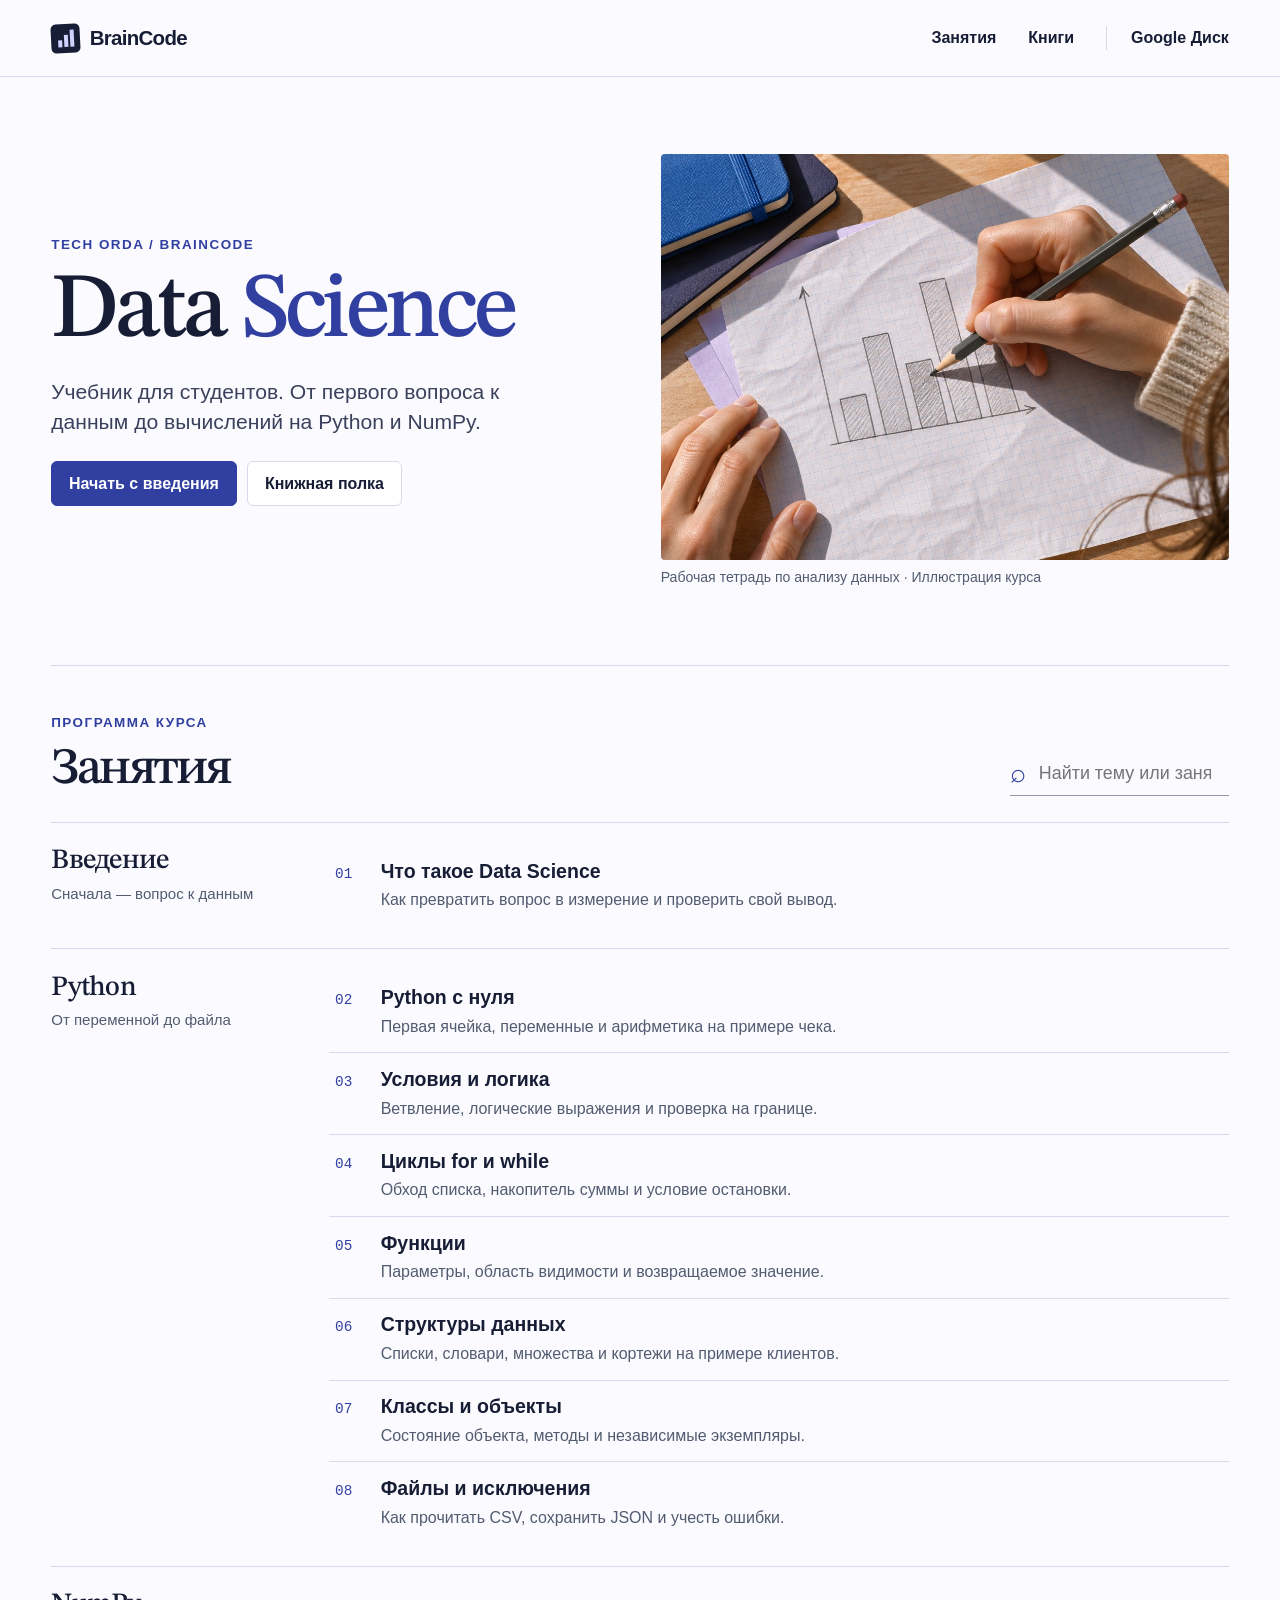
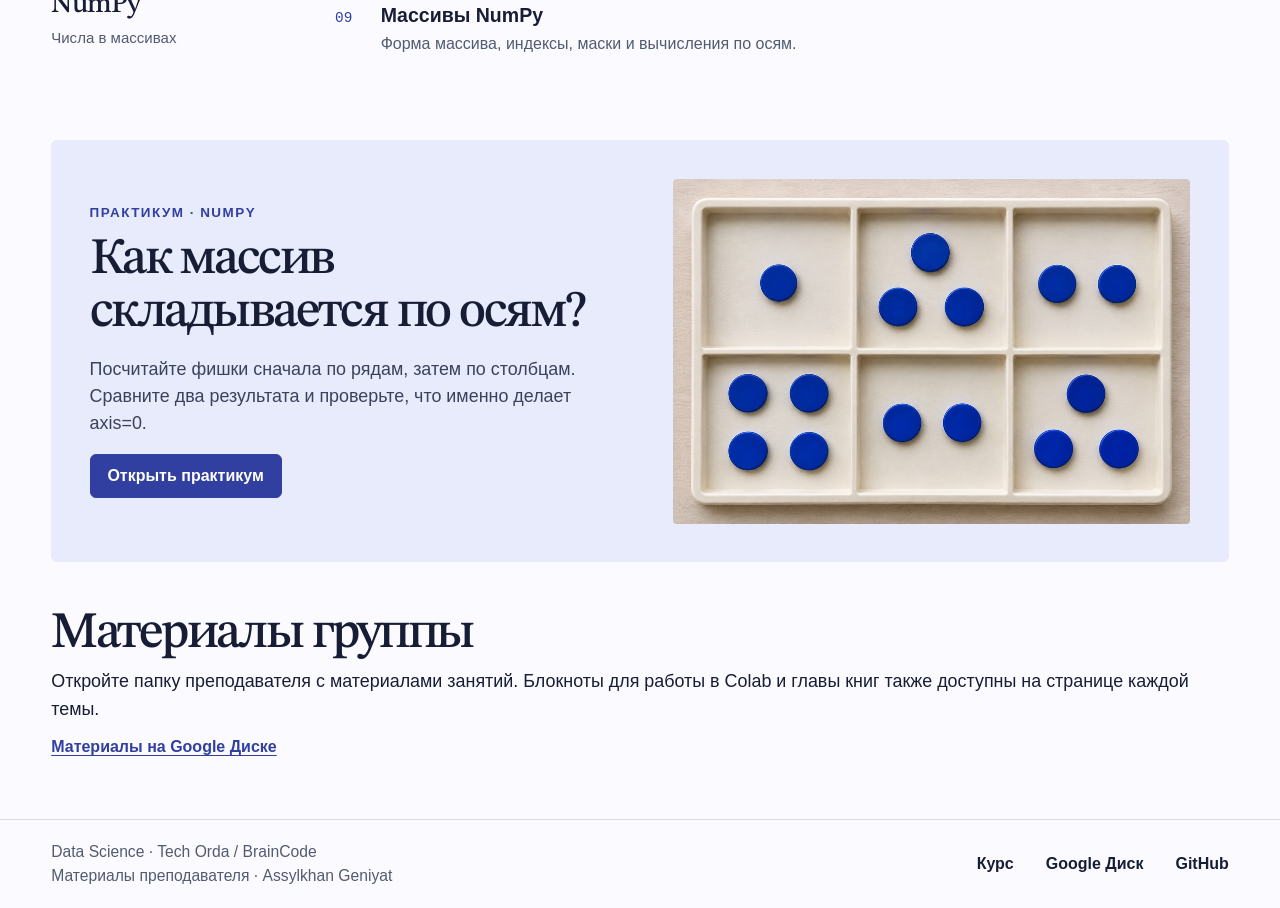
==== index.html @ a944080b "Preserve illustration proportions on small screens" ====
<!doctype html>
<html lang="ru"><head><meta charset="utf-8"><meta name="viewport" content="width=device-width,initial-scale=1"><meta name="theme-color" content="#303fa0"><meta name="description" content="Русскоязычные уроки Data Science для студентов Tech Orda / BrainCode."><title>Data Science для студентов · Tech Orda / BrainCode</title><link rel="icon" href="assets/icon.png"><link rel="stylesheet" href="assets/style.css"><script src="assets/site.js" defer></script></head>
<body><a class="skip" href="#content">К содержанию</a><header class="mast"><div class="wrap"><a class="brand" href="index.html"><span class="mark" aria-hidden="true"><b></b><b></b><b></b></span>BrainCode</a><nav aria-label="Навигация курса"><a href="index.html#lessons" class="">Занятия</a><a href="books.html" class="">Книги</a><a href="https://drive.google.com/drive/folders/1K83MMSPBBTlHrZSS0A0OPjuO8QI8KvS7" class="drive">Google Диск</a></nav></div></header><main id="content" class="wrap"><section class="hero"><div><p class="eyebrow">Tech Orda / BrainCode</p><h1>Data <span>Science</span></h1><p class="intro">Учебник для студентов. От первого вопроса к данным до вычислений на Python и NumPy.</p><div class="actions"><a href="lessons/01-course-setup.html" class="btn primary">Начать с введения</a><a href="books.html" class="btn">Книжная полка</a></div></div><figure class="herofigure"><img src="assets/study.jpg" width="1200" height="800" alt="Руки студента с карандашом над столбчатой диаграммой в тетради в клетку."><figcaption>Рабочая тетрадь по анализу данных · Иллюстрация курса</figcaption></figure></section><section id="lessons" class="catalog"><div class="sectop"><div><p class="eyebrow">Программа курса</p><h2>Занятия</h2></div><label class="search"><span class="sr">Найти занятие по теме</span><input id="lesson-search" type="search" placeholder="Найти тему или занятие"></label></div><p id="found" class="sr" role="status"></p><div class="group"><div><h3>Введение</h3><span class="muted">Сначала — вопрос к данным</span></div><div class="lessons"><a data-lesson="данные анализ доля конверсия эксперимент" href="lessons/01-course-setup.html"><span class="num">01</span><span><strong>Что такое Data Science</strong><span class="blurb">Как превратить вопрос в измерение и проверить свой вывод.</span></span></a></div></div><div class="group"><div><h3>Python</h3><span class="muted">От переменной до файла</span></div><div class="lessons"><a data-lesson="print строки ввод числа переменные типы" href="lessons/02-python-types.html"><span class="num">02</span><span><strong>Python с нуля</strong><span class="blurb">Первая ячейка, переменные и арифметика на примере чека.</span></span></a><a data-lesson="if elif else логика условие bool" href="lessons/03-conditions.html"><span class="num">03</span><span><strong>Условия и логика</strong><span class="blurb">Ветвление, логические выражения и проверка на границе.</span></span></a><a data-lesson="for while range цикл накопитель" href="lessons/04-loops.html"><span class="num">04</span><span><strong>Циклы for и while</strong><span class="blurb">Обход списка, накопитель суммы и условие остановки.</span></span></a><a data-lesson="def return функция аргументы" href="lessons/05-functions-scope.html"><span class="num">05</span><span><strong>Функции</strong><span class="blurb">Параметры, область видимости и возвращаемое значение.</span></span></a><a data-lesson="list dict set tuple словарь список кортеж множества" href="lessons/06-data-structures.html"><span class="num">06</span><span><strong>Структуры данных</strong><span class="blurb">Списки, словари, множества и кортежи на примере клиентов.</span></span></a><a data-lesson="class self объект класс ООП" href="lessons/07-oop.html"><span class="num">07</span><span><strong>Классы и объекты</strong><span class="blurb">Состояние объекта, методы и независимые экземпляры.</span></span></a><a data-lesson="csv json файлы ошибки исключения" href="lessons/08-files-errors.html"><span class="num">08</span><span><strong>Файлы и исключения</strong><span class="blurb">Как прочитать CSV, сохранить JSON и учесть ошибки.</span></span></a></div></div><div class="group"><div><h3>NumPy</h3><span class="muted">Числа в массивах</span></div><div class="lessons"><a data-lesson="numpy ndarray оси массив маска axis shape broadcast" href="lessons/09-numpy.html"><span class="num">09</span><span><strong>Массивы NumPy</strong><span class="blurb">Форма массива, индексы, маски и вычисления по осям.</span></span></a></div></div></section><section class="panel"><div><div class="eyebrow">Практикум · NumPy</div><h2>Как массив складывается по осям?</h2><p>Посчитайте фишки сначала по рядам, затем по столбцам. Сравните два результата и проверьте, что именно делает axis=0.</p><a href="lessons/09-numpy.html#axis-demo" class="btn primary">Открыть практикум</a></div><img src="assets/array.jpg" width="1020" height="680" loading="lazy" alt="Шесть ячеек с фишками, расположенными в два ряда по три."></section><section class="home-book"><h2>Материалы группы</h2><p>Откройте папку преподавателя с материалами занятий. Блокноты для работы в Colab и главы книг также доступны на странице каждой темы.</p><a href="https://drive.google.com/drive/folders/1K83MMSPBBTlHrZSS0A0OPjuO8QI8KvS7" class="small-link">Материалы на Google Диске</a></section></main>
<footer class="foot"><div class="wrap"><p>Data Science · Tech Orda / BrainCode<br>Материалы преподавателя · Assylkhan Geniyat</p><nav aria-label="Ссылки на материалы"><a href="index.html" class="">Курс</a><a href="https://drive.google.com/drive/folders/1K83MMSPBBTlHrZSS0A0OPjuO8QI8KvS7" class="">Google Диск</a><a href="https://github.com/kuromi1kow/braincode-data-science" class="">GitHub</a></nav></div></footer></body></html>
---- assets/style.css ----
@font-face{font-family:Source;src:url(source-400.ttf) format('truetype');font-weight:400;font-display:swap}
@font-face{font-family:Source;src:url(source-600.ttf) format('truetype');font-weight:600 900;font-display:swap}
@font-face{font-family:STIX;src:url(stix-500.ttf) format('truetype');font-weight:400 700;font-display:swap}
:root{--ink:#181d36;--muted:#525b70;--line:#d6daea;--blue:#303fa0;--violet:#e6e8fd;--paper:#fbfbff;--serif:STIX,Georgia,serif;--sans:Source,'Source Sans 3',Arial,sans-serif;color-scheme:light}
*{box-sizing:border-box}html{scroll-behavior:smooth;scroll-padding-top:1.3rem}body{margin:0;background:var(--paper);color:var(--ink);font:1.12rem/1.52 var(--sans)}[hidden]{display:none!important}a{color:var(--blue);text-underline-offset:.18em}a:hover{text-decoration-thickness:2px}a:focus-visible,button:focus-visible,input:focus-visible,summary:focus-visible,select:focus-visible{outline:3px solid #bf6406;outline-offset:4px}.skip{position:absolute;left:1rem;top:-9rem;z-index:2;background:white;padding:.75rem}.skip:focus{top:.5rem}.wrap{width:min(1220px,calc(100% - clamp(2.1rem,8vw,8rem)));margin:auto}.mast{border-bottom:1px solid var(--line);background:var(--paper)}.mast .wrap,.foot .wrap{display:flex;align-items:center;justify-content:space-between;gap:1rem;min-height:76px}.brand,.mast nav a,.foot a{color:var(--ink);text-decoration:none}.brand{display:flex;gap:.6rem;align-items:center;font-size:1.28rem;font-weight:700;letter-spacing:-.035em}.mark{width:29px;height:29px;background:var(--ink);display:inline-flex;align-items:flex-end;justify-content:center;gap:2px;padding:6px 4px;border-radius:5px;transform:rotate(-3deg)}.mark b{width:4px;background:#ced4ff}.mark b:nth-child(1){height:40%}.mark b:nth-child(2){height:70%}.mark b:nth-child(3){height:100%}.mast nav,.foot nav{display:flex;gap:clamp(.8rem,2.8vw,2rem);align-items:center}.mast nav a,.foot a{font-size:1rem;font-weight:600}.mast nav a:hover,.foot a:hover{text-decoration:underline}.mast nav .drive{border-left:1px solid var(--line);padding-left:1.5rem}.eyebrow,.meta,.smallcap{font:600 .84rem/1.35 var(--sans);letter-spacing:.11em;text-transform:uppercase;color:var(--blue)}h1,h2,h3,p,figure{margin:0}h1,h2{font-family:var(--serif);font-weight:500;letter-spacing:-.048em;line-height:1.045}h1{font-size:clamp(3.6rem,7vw,6.2rem)}h2{font-size:clamp(2.2rem,4vw,3.5rem)}h3{font-size:1.4rem;letter-spacing:-.025em;line-height:1.18}p+p{margin-top:.9rem}.hero{padding-block:clamp(2.8rem,6vw,6.2rem);display:grid;grid-template-columns:.96fr 1fr;align-items:center;gap:clamp(1.75rem,5vw,5rem)}.hero h1{font-size:clamp(4.5rem,7.2vw,7rem);margin:.82rem 0 1.3rem;line-height:.96}.hero h1 span{color:var(--blue)}.intro{font-size:clamp(1.15rem,1.65vw,1.4rem);line-height:1.44;max-width:41ch;color:#3b415c}.actions{display:flex;align-items:center;flex-wrap:wrap;gap:.65rem;margin-top:1.45rem}.btn,button,select{font:600 1rem/1.22 var(--sans)}.btn,button{display:inline-block;text-decoration:none;border:1px solid var(--line);background:white;color:var(--ink);border-radius:6px;padding:.72rem 1.05rem;cursor:pointer}.btn.primary,button[aria-pressed=true]{background:var(--blue);border-color:var(--blue);color:white}.btn:hover,button:hover{box-shadow:0 0 0 1px currentColor}.small-link{font-size:1rem;font-weight:600}.herofigure{position:relative}.herofigure img{display:block;width:100%;height:auto;aspect-ratio:1.4;object-fit:cover;border-radius:4px}.herofigure figcaption{font-size:.88rem;color:var(--muted);margin-top:.45rem}.catalog{padding:3rem 0;border-top:1px solid var(--line)}.sectop{display:flex;align-items:end;justify-content:space-between;gap:1rem;margin-bottom:1.6rem}.sectop .eyebrow,.panel .eyebrow{margin-bottom:.65rem}.search{display:flex;align-items:center;border-bottom:1px solid #9499aa;gap:.65rem;padding:.4rem 0}.search input{font:inherit;color:var(--ink);border:0;background:transparent;min-width:0;width:12rem}.search:before{content:'⌕';font:1.7rem/1 Georgia;color:var(--blue)}.group{display:grid;grid-template-columns:22% 1fr;gap:1.2rem;padding:1.4rem 0;border-top:1px solid var(--line)}.group h3{font-family:var(--serif);font-weight:500;font-size:1.75rem}.group .muted{display:block;margin-top:.3rem;font-size:.94rem}.lessons a{display:grid;grid-template-columns:2.2rem 1fr auto;align-items:baseline;gap:.65rem;text-decoration:none;color:var(--ink);padding:.72rem .35rem;border-bottom:1px solid var(--line)}.lessons a:last-child{border:0}.lessons a:hover{background:#eceefd}.lessons strong{font-size:1.22rem}.lessons .blurb{display:block;color:var(--muted);font-size:1rem;margin:.12rem 0}.num,.mono{font-family:ui-monospace,Menlo,monospace;font-size:.9rem;color:var(--blue)}.lesson-format{font-size:.88rem;color:var(--muted)}.panel{background:#e8ebfb;border-radius:6px;padding:clamp(1.4rem,3vw,3rem);display:grid;grid-template-columns:1fr .95fr;gap:2.4rem;align-items:center;margin-bottom:2.8rem}.panel p{margin:1rem 0;color:#3b415c;max-width:54ch}.panel img{width:100%;height:auto;display:block;border-radius:4px}.foot{border-top:1px solid var(--line);color:var(--muted)}.foot .wrap{padding-block:1.25rem;flex-wrap:wrap}.foot p{font-size:.98rem}.lesson-head,.library-head{padding:clamp(2.5rem,5vw,4.8rem) 0 2.1rem}.lesson-head h1,.library-head h1{margin:.65rem 0 1.05rem;max-width:21ch}.lesson-head .intro{max-width:65ch}.layout{display:grid;grid-template-columns:14rem minmax(0,1fr);gap:clamp(2rem,5vw,5rem);align-items:start;border-top:1px solid var(--line);padding:2rem 0 3rem}.rail{position:sticky;top:1.25rem;display:grid;align-content:start;gap:.45rem;font-size:1.03rem}.rail .smallcap{margin-bottom:.45rem}.rail a{text-decoration:none;color:var(--muted);padding:.12rem .2rem}.rail a:hover,.rail a:focus{color:var(--blue);text-decoration:underline}.reading{width:min(100%,78ch);font-size:1.16rem}.reading section{padding-bottom:2.2rem;margin-bottom:2rem;border-bottom:1px solid var(--line)}.reading h2{font-size:clamp(1.95rem,3.3vw,2.7rem);margin:0 0 1rem}.reading h3{margin:1.45rem 0 .65rem}.reading li{margin-bottom:.5rem}.reading ol,.reading ul{padding-left:1.5rem}.reading .notes{margin:1.2rem 0;padding:1.05rem 1.2rem;border-left:4px solid var(--blue);background:var(--violet)}.reading table{border-collapse:collapse;width:100%;font-variant-numeric:tabular-nums}.reading th,.reading td{border-bottom:1px solid var(--line);padding:.45rem;text-align:left}.reading figure img{height:auto;display:block;width:min(100%,540px);border-radius:5px;margin:1rem 0}.reading figcaption,.caption,.muted{color:var(--muted)}.codebox{border-radius:6px;background:#171e34;color:#f1f2ff;margin:1rem 0;overflow:hidden}.codebar{padding:.45rem .85rem;background:#242e47;display:flex;justify-content:space-between;align-items:center}.codebar span{font:600 .83rem var(--sans);letter-spacing:.08em}.codebar button{padding:.3rem .6rem;font-size:.88rem;background:transparent;color:#f7f7ff;border-color:#637091}.codebox pre,.out{overflow:auto;padding:1rem;margin:0;font:clamp(.88rem,1vw,1rem)/1.6 ui-monospace,Menlo,monospace;tab-size:4}.out{background:#f1f3fa;color:var(--ink);border-left:2px solid #9ea9cd;white-space:pre-wrap;overflow-wrap:anywhere}.reading details{padding:.72rem 0;border-bottom:1px solid var(--line)}details summary{cursor:pointer;font-weight:600;color:var(--blue)}details p,details pre{margin-top:.7rem}.controls{display:flex;gap:.55rem;align-items:center;flex-wrap:wrap;margin:1rem 0}.demo{background:#eef0ff;border:1px solid #d6dcfb;padding:1.2rem;border-radius:6px}.demo output{display:block;background:white;color:var(--ink);padding:.8rem;border-radius:4px}.demo input{width:7rem;padding:.5rem;font:inherit;color:var(--ink);border:1px solid #7581aa;border-radius:3px}.bookgrid{display:grid;grid-template-columns:repeat(2,minmax(0,1fr));gap:1.2rem;margin:0 0 3.5rem}.book{padding:1.4rem;border:1px solid var(--line);border-radius:6px;background:#fff;min-width:0}.book .smallcap{margin-bottom:.45rem}.book h2{font-size:2.05rem;line-height:1.12}.book h2 a{color:var(--ink);text-decoration:none}.book h2 a:hover{text-decoration:underline}.author{color:var(--muted);margin:.45rem 0 .8rem}.book img{float:right;width:66px;margin:0 0 .7rem .7rem;max-height:100px;object-fit:contain}.book details{clear:both;margin:.85rem 0}.book ul,.reading-list{list-style:none;margin:.8rem 0;padding:0}.book li,.reading-list li{margin:.7rem 0}.book li span,.reading-list span{display:block;color:var(--muted);font-size:1.02rem}.pager{display:flex;gap:1rem;flex-wrap:wrap;justify-content:space-between}.library-head .intro{max-width:65ch}.sr{position:absolute;width:1px;height:1px;overflow:hidden;clip:rect(0,0,0,0);white-space:nowrap}.home-book{margin:1rem 0 3.7rem}.home-book h2{margin-bottom:.5rem}.home-book .small-link{display:inline-block;margin-top:.75rem}.book-group{font-size:1.08rem}
@media(max-width:800px){.hero{gap:1.4rem}.hero h1{font-size:clamp(3.7rem,9vw,5rem)}.layout{grid-template-columns:1fr;gap:1.8rem}.rail{position:static;display:flex;flex-wrap:wrap;gap:.35rem 1rem}.rail .smallcap{flex-basis:100%}.reading{margin:auto}.mast nav{gap:1rem}.mast nav .drive{padding-left:1rem}}
@media(max-width:640px){.mast .wrap{min-height:62px;flex-wrap:wrap;gap:.4rem;padding-block:.65rem}.mast nav,.foot nav{gap:.9rem}.mast nav a{font-size:.95rem}.mast nav .drive{border:0;padding:0}.hero,.panel{grid-template-columns:1fr}.hero{padding:2.5rem 0 2.1rem}.hero h1{font-size:clamp(4.2rem,15vw,6rem)}.herofigure img{aspect-ratio:1.75}.sectop{align-items:start;flex-direction:column}.catalog{padding:2rem 0}.group{grid-template-columns:1fr;gap:.55rem}.group .muted{display:inline}.lessons a{grid-template-columns:1.55rem 1fr}.lesson-format{display:none}.panel{gap:1.2rem}.bookgrid{grid-template-columns:1fr}.foot nav{flex-wrap:wrap}.search{width:100%}.search input{width:100%}.brand{font-size:1.14rem}}
@media(prefers-reduced-motion:reduce){html{scroll-behavior:auto}}
@media print{.mast nav,.foot nav,.rail,.search,.codebar button,.actions,.controls,.pager,.skip,.herofigure{display:none!important}.layout,.hero,.group,.panel,.bookgrid{display:block}.wrap,.reading{width:100%;max-width:none}.mast .wrap{min-height:2.5rem}body{font:11pt/1.4 Georgia;color:black;background:white}.codebox,.codebar,.out,.demo{background:#f5f5f5;color:black}.codebox pre{white-space:pre-wrap}.reading section,.book{break-inside:auto}.book{margin-bottom:1rem}a{color:inherit}.hero h1,.lesson-head h1,.library-head h1{font-size:30pt}}
button:disabled{cursor:default;opacity:.55;box-shadow:none}.chapter-nav{display:flex;flex-wrap:wrap;gap:.6rem;margin:1rem 0 2rem}.chapter-nav a{background:var(--violet);border-radius:4px;padding:.25rem .65rem;font-size:.98rem;color:var(--blue);text-decoration:none}.chapter-nav a:hover{text-decoration:underline}.term{font-weight:600;color:var(--ink)}.book-link{margin-top:.8rem;display:inline-block}.lesson-head .eyebrow a{color:inherit}.reading code:not(pre code){font-size:.88em;background:#e9ecf5;padding:.05rem .22rem;border-radius:3px}.demo .smallcap{margin-bottom:.6rem}.exercise li::marker{color:var(--blue);font-weight:600}.reading ul:last-child{margin-bottom:0}.photo-note{font-size:.98rem;color:var(--muted)}
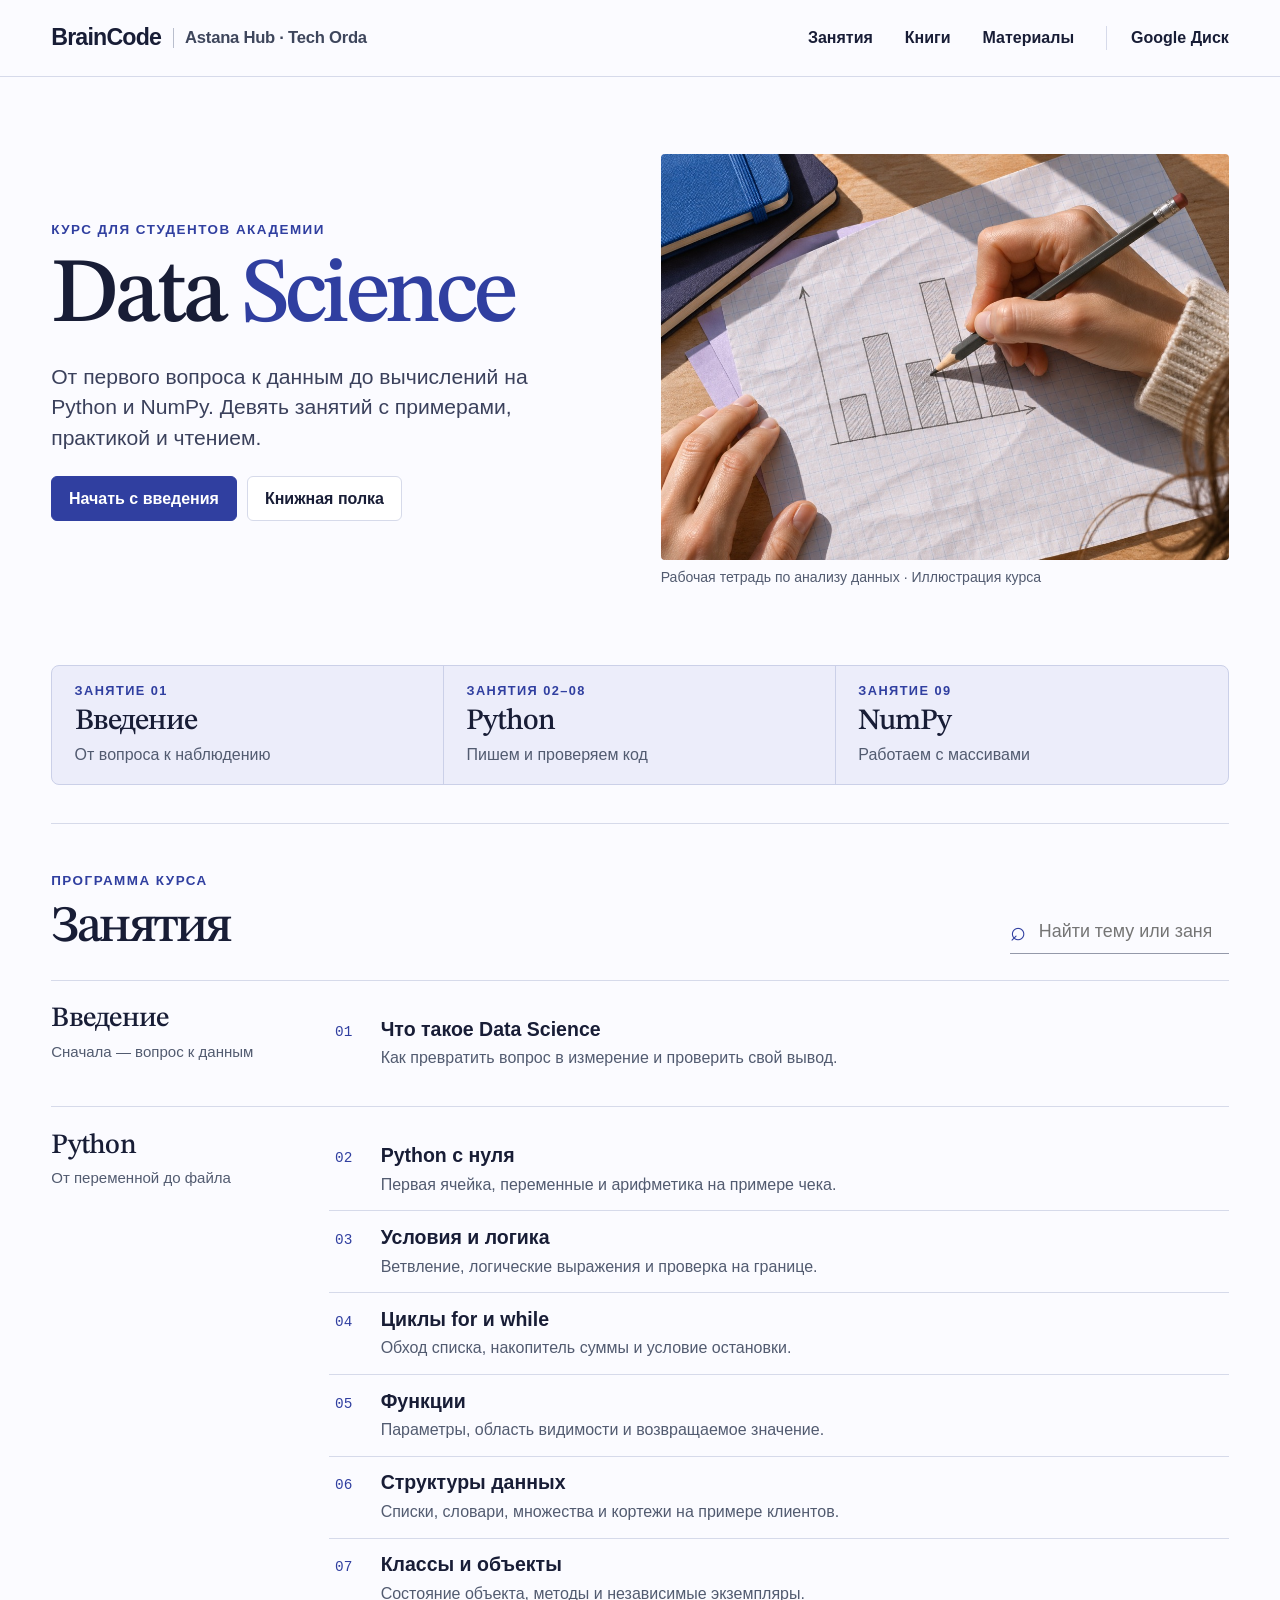
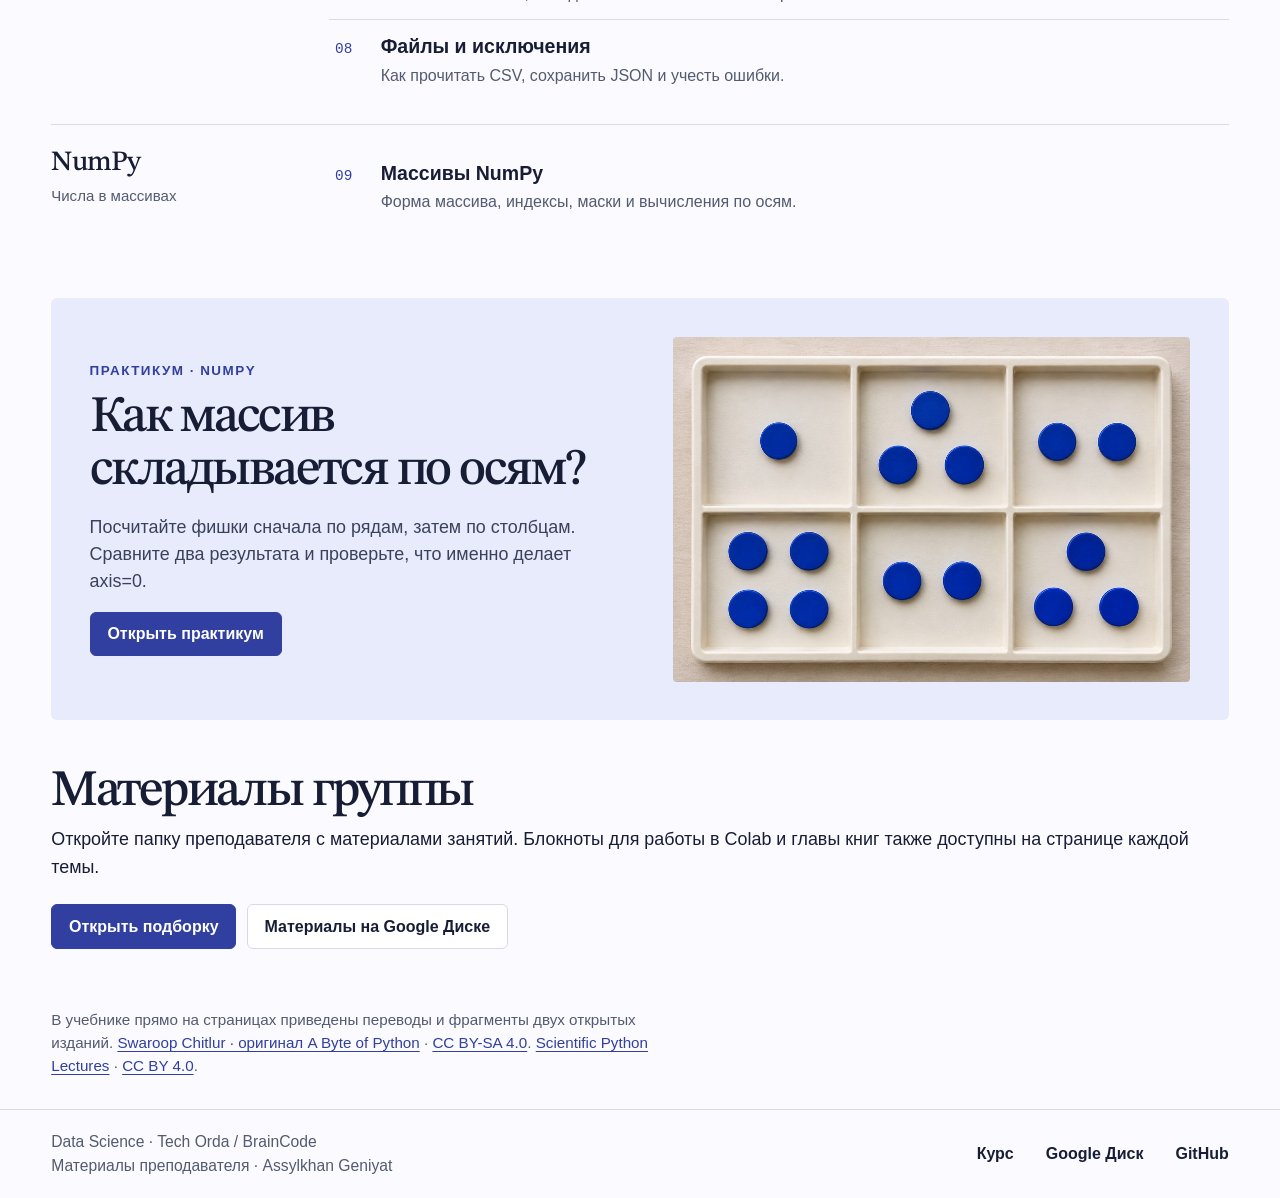
==== commit a8c86593: "Expand every lesson with licensed book passages, guided labs, and course resources" ====
--- a/index.html
+++ b/index.html
@@ -1,4 +1,4 @@
 <!doctype html>
-<html lang="ru"><head><meta charset="utf-8"><meta name="viewport" content="width=device-width,initial-scale=1"><meta name="theme-color" content="#303fa0"><meta name="description" content="Русскоязычные уроки Data Science для студентов Tech Orda / BrainCode."><title>Data Science для студентов · Tech Orda / BrainCode</title><link rel="icon" href="assets/icon.png"><link rel="stylesheet" href="assets/style.css"><script src="assets/site.js" defer></script></head>
-<body><a class="skip" href="#content">К содержанию</a><header class="mast"><div class="wrap"><a class="brand" href="index.html"><span class="mark" aria-hidden="true"><b></b><b></b><b></b></span>BrainCode</a><nav aria-label="Навигация курса"><a href="index.html#lessons" class="">Занятия</a><a href="books.html" class="">Книги</a><a href="https://drive.google.com/drive/folders/1K83MMSPBBTlHrZSS0A0OPjuO8QI8KvS7" class="drive">Google Диск</a></nav></div></header><main id="content" class="wrap"><section class="hero"><div><p class="eyebrow">Tech Orda / BrainCode</p><h1>Data <span>Science</span></h1><p class="intro">Учебник для студентов. От первого вопроса к данным до вычислений на Python и NumPy.</p><div class="actions"><a href="lessons/01-course-setup.html" class="btn primary">Начать с введения</a><a href="books.html" class="btn">Книжная полка</a></div></div><figure class="herofigure"><img src="assets/study.jpg" width="1200" height="800" alt="Руки студента с карандашом над столбчатой диаграммой в тетради в клетку."><figcaption>Рабочая тетрадь по анализу данных · Иллюстрация курса</figcaption></figure></section><section id="lessons" class="catalog"><div class="sectop"><div><p class="eyebrow">Программа курса</p><h2>Занятия</h2></div><label class="search"><span class="sr">Найти занятие по теме</span><input id="lesson-search" type="search" placeholder="Найти тему или занятие"></label></div><p id="found" class="sr" role="status"></p><div class="group"><div><h3>Введение</h3><span class="muted">Сначала — вопрос к данным</span></div><div class="lessons"><a data-lesson="данные анализ доля конверсия эксперимент" href="lessons/01-course-setup.html"><span class="num">01</span><span><strong>Что такое Data Science</strong><span class="blurb">Как превратить вопрос в измерение и проверить свой вывод.</span></span></a></div></div><div class="group"><div><h3>Python</h3><span class="muted">От переменной до файла</span></div><div class="lessons"><a data-lesson="print строки ввод числа переменные типы" href="lessons/02-python-types.html"><span class="num">02</span><span><strong>Python с нуля</strong><span class="blurb">Первая ячейка, переменные и арифметика на примере чека.</span></span></a><a data-lesson="if elif else логика условие bool" href="lessons/03-conditions.html"><span class="num">03</span><span><strong>Условия и логика</strong><span class="blurb">Ветвление, логические выражения и проверка на границе.</span></span></a><a data-lesson="for while range цикл накопитель" href="lessons/04-loops.html"><span class="num">04</span><span><strong>Циклы for и while</strong><span class="blurb">Обход списка, накопитель суммы и условие остановки.</span></span></a><a data-lesson="def return функция аргументы" href="lessons/05-functions-scope.html"><span class="num">05</span><span><strong>Функции</strong><span class="blurb">Параметры, область видимости и возвращаемое значение.</span></span></a><a data-lesson="list dict set tuple словарь список кортеж множества" href="lessons/06-data-structures.html"><span class="num">06</span><span><strong>Структуры данных</strong><span class="blurb">Списки, словари, множества и кортежи на примере клиентов.</span></span></a><a data-lesson="class self объект класс ООП" href="lessons/07-oop.html"><span class="num">07</span><span><strong>Классы и объекты</strong><span class="blurb">Состояние объекта, методы и независимые экземпляры.</span></span></a><a data-lesson="csv json файлы ошибки исключения" href="lessons/08-files-errors.html"><span class="num">08</span><span><strong>Файлы и исключения</strong><span class="blurb">Как прочитать CSV, сохранить JSON и учесть ошибки.</span></span></a></div></div><div class="group"><div><h3>NumPy</h3><span class="muted">Числа в массивах</span></div><div class="lessons"><a data-lesson="numpy ndarray оси массив маска axis shape broadcast" href="lessons/09-numpy.html"><span class="num">09</span><span><strong>Массивы NumPy</strong><span class="blurb">Форма массива, индексы, маски и вычисления по осям.</span></span></a></div></div></section><section class="panel"><div><div class="eyebrow">Практикум · NumPy</div><h2>Как массив складывается по осям?</h2><p>Посчитайте фишки сначала по рядам, затем по столбцам. Сравните два результата и проверьте, что именно делает axis=0.</p><a href="lessons/09-numpy.html#axis-demo" class="btn primary">Открыть практикум</a></div><img src="assets/array.jpg" width="1020" height="680" loading="lazy" alt="Шесть ячеек с фишками, расположенными в два ряда по три."></section><section class="home-book"><h2>Материалы группы</h2><p>Откройте папку преподавателя с материалами занятий. Блокноты для работы в Colab и главы книг также доступны на странице каждой темы.</p><a href="https://drive.google.com/drive/folders/1K83MMSPBBTlHrZSS0A0OPjuO8QI8KvS7" class="small-link">Материалы на Google Диске</a></section></main>
+<html lang="ru"><head><meta charset="utf-8"><meta name="viewport" content="width=device-width,initial-scale=1"><meta name="theme-color" content="#303fa0"><meta name="description" content="Русскоязычные уроки Data Science для студентов Tech Orda / BrainCode."><title>Data Science для студентов · Tech Orda / BrainCode</title><link rel="icon" href="data:,"><link rel="stylesheet" href="assets/style.css"><script src="assets/site.js" defer></script></head>
+<body><a class="skip" href="#content">К содержанию</a><header class="mast"><div class="wrap"><a class="brand" href="index.html"><strong>BrainCode</strong><span class="partners">Astana Hub <span aria-hidden="true">·</span> Tech Orda</span></a><nav aria-label="Навигация курса"><a href="index.html#lessons" class="">Занятия</a><a href="books.html" class="">Книги</a><a href="materials.html" class="">Материалы</a><a href="https://drive.google.com/drive/folders/1K83MMSPBBTlHrZSS0A0OPjuO8QI8KvS7" class="drive">Google Диск</a></nav></div></header><main id="content" class="wrap"><section class="hero"><div><p class="eyebrow">Курс для студентов академии</p><h1>Data <span>Science</span></h1><p class="intro">От первого вопроса к данным до вычислений на Python и NumPy. Девять занятий с примерами, практикой и чтением.</p><div class="actions"><a href="lessons/01-course-setup.html" class="btn primary">Начать с введения</a><a href="books.html" class="btn">Книжная полка</a></div></div><figure class="herofigure"><img src="assets/study.jpg" width="1200" height="800" alt="Руки студента с карандашом над столбчатой диаграммой в тетради в клетку."><figcaption>Рабочая тетрадь по анализу данных · Иллюстрация курса</figcaption></figure></section><nav class="learningpath" aria-label="Разделы курса"><a href="#track-1"><span class="smallcap">Занятие 01</span><strong>Введение</strong><span>От вопроса к наблюдению</span></a><a href="#track-2"><span class="smallcap">Занятия 02–08</span><strong>Python</strong><span>Пишем и проверяем код</span></a><a href="#track-9"><span class="smallcap">Занятие 09</span><strong>NumPy</strong><span>Работаем с массивами</span></a></nav><section id="lessons" class="catalog"><div class="sectop"><div><p class="eyebrow">Программа курса</p><h2>Занятия</h2></div><label class="search"><span class="sr">Найти занятие по теме</span><input id="lesson-search" type="search" placeholder="Найти тему или занятие"></label></div><p id="found" class="sr" role="status"></p><div class="group" id="track-1"><div><h3>Введение</h3><span class="muted">Сначала — вопрос к данным</span></div><div class="lessons"><a data-lesson="данные анализ доля конверсия эксперимент" href="lessons/01-course-setup.html"><span class="num">01</span><span><strong>Что такое Data Science</strong><span class="blurb">Как превратить вопрос в измерение и проверить свой вывод.</span></span></a></div></div><div class="group" id="track-2"><div><h3>Python</h3><span class="muted">От переменной до файла</span></div><div class="lessons"><a data-lesson="print строки ввод числа переменные типы" href="lessons/02-python-types.html"><span class="num">02</span><span><strong>Python с нуля</strong><span class="blurb">Первая ячейка, переменные и арифметика на примере чека.</span></span></a><a data-lesson="if elif else логика условие bool" href="lessons/03-conditions.html"><span class="num">03</span><span><strong>Условия и логика</strong><span class="blurb">Ветвление, логические выражения и проверка на границе.</span></span></a><a data-lesson="for while range цикл накопитель" href="lessons/04-loops.html"><span class="num">04</span><span><strong>Циклы for и while</strong><span class="blurb">Обход списка, накопитель суммы и условие остановки.</span></span></a><a data-lesson="def return функция аргументы" href="lessons/05-functions-scope.html"><span class="num">05</span><span><strong>Функции</strong><span class="blurb">Параметры, область видимости и возвращаемое значение.</span></span></a><a data-lesson="list dict set tuple словарь список кортеж множества" href="lessons/06-data-structures.html"><span class="num">06</span><span><strong>Структуры данных</strong><span class="blurb">Списки, словари, множества и кортежи на примере клиентов.</span></span></a><a data-lesson="class self объект класс ООП" href="lessons/07-oop.html"><span class="num">07</span><span><strong>Классы и объекты</strong><span class="blurb">Состояние объекта, методы и независимые экземпляры.</span></span></a><a data-lesson="csv json файлы ошибки исключения" href="lessons/08-files-errors.html"><span class="num">08</span><span><strong>Файлы и исключения</strong><span class="blurb">Как прочитать CSV, сохранить JSON и учесть ошибки.</span></span></a></div></div><div class="group" id="track-9"><div><h3>NumPy</h3><span class="muted">Числа в массивах</span></div><div class="lessons"><a data-lesson="numpy ndarray оси массив маска axis shape broadcast" href="lessons/09-numpy.html"><span class="num">09</span><span><strong>Массивы NumPy</strong><span class="blurb">Форма массива, индексы, маски и вычисления по осям.</span></span></a></div></div></section><section class="panel"><div><div class="eyebrow">Практикум · NumPy</div><h2>Как массив складывается по осям?</h2><p>Посчитайте фишки сначала по рядам, затем по столбцам. Сравните два результата и проверьте, что именно делает axis=0.</p><a href="lessons/09-numpy.html#axis-demo" class="btn primary">Открыть практикум</a></div><img src="assets/array.jpg" width="1020" height="680" loading="lazy" alt="Шесть ячеек с фишками, расположенными в два ряда по три."></section><section class="home-book"><h2>Материалы группы</h2><p>Откройте папку преподавателя с материалами занятий. Блокноты для работы в Colab и главы книг также доступны на странице каждой темы.</p><div class="actions"><a href="materials.html" class="btn primary">Открыть подборку</a><a href="https://drive.google.com/drive/folders/1K83MMSPBBTlHrZSS0A0OPjuO8QI8KvS7" class="btn">Материалы на Google Диске</a></div></section><p class="attribution">В учебнике прямо на страницах приведены переводы и фрагменты двух открытых изданий. <a href="https://python.swaroopch.com/" class="">Swaroop Chitlur · оригинал A Byte of Python</a> · <a href="https://creativecommons.org/licenses/by-sa/4.0/" class="">CC BY-SA 4.0</a>. <a href="https://lectures.scientific-python.org/" class="">Scientific Python Lectures</a> · <a href="https://creativecommons.org/licenses/by/4.0/" class="">CC BY 4.0</a>.</p></main>
 <footer class="foot"><div class="wrap"><p>Data Science · Tech Orda / BrainCode<br>Материалы преподавателя · Assylkhan Geniyat</p><nav aria-label="Ссылки на материалы"><a href="index.html" class="">Курс</a><a href="https://drive.google.com/drive/folders/1K83MMSPBBTlHrZSS0A0OPjuO8QI8KvS7" class="">Google Диск</a><a href="https://github.com/kuromi1kow/braincode-data-science" class="">GitHub</a></nav></div></footer></body></html>
--- a/assets/style.css
+++ b/assets/style.css
@@ -2,9 +2,16 @@
 @font-face{font-family:Source;src:url(source-600.ttf) format('truetype');font-weight:600 900;font-display:swap}
 @font-face{font-family:STIX;src:url(stix-500.ttf) format('truetype');font-weight:400 700;font-display:swap}
 :root{--ink:#181d36;--muted:#525b70;--line:#d6daea;--blue:#303fa0;--violet:#e6e8fd;--paper:#fbfbff;--serif:STIX,Georgia,serif;--sans:Source,'Source Sans 3',Arial,sans-serif;color-scheme:light}
-*{box-sizing:border-box}html{scroll-behavior:smooth;scroll-padding-top:1.3rem}body{margin:0;background:var(--paper);color:var(--ink);font:1.12rem/1.52 var(--sans)}[hidden]{display:none!important}a{color:var(--blue);text-underline-offset:.18em}a:hover{text-decoration-thickness:2px}a:focus-visible,button:focus-visible,input:focus-visible,summary:focus-visible,select:focus-visible{outline:3px solid #bf6406;outline-offset:4px}.skip{position:absolute;left:1rem;top:-9rem;z-index:2;background:white;padding:.75rem}.skip:focus{top:.5rem}.wrap{width:min(1220px,calc(100% - clamp(2.1rem,8vw,8rem)));margin:auto}.mast{border-bottom:1px solid var(--line);background:var(--paper)}.mast .wrap,.foot .wrap{display:flex;align-items:center;justify-content:space-between;gap:1rem;min-height:76px}.brand,.mast nav a,.foot a{color:var(--ink);text-decoration:none}.brand{display:flex;gap:.6rem;align-items:center;font-size:1.28rem;font-weight:700;letter-spacing:-.035em}.mark{width:29px;height:29px;background:var(--ink);display:inline-flex;align-items:flex-end;justify-content:center;gap:2px;padding:6px 4px;border-radius:5px;transform:rotate(-3deg)}.mark b{width:4px;background:#ced4ff}.mark b:nth-child(1){height:40%}.mark b:nth-child(2){height:70%}.mark b:nth-child(3){height:100%}.mast nav,.foot nav{display:flex;gap:clamp(.8rem,2.8vw,2rem);align-items:center}.mast nav a,.foot a{font-size:1rem;font-weight:600}.mast nav a:hover,.foot a:hover{text-decoration:underline}.mast nav .drive{border-left:1px solid var(--line);padding-left:1.5rem}.eyebrow,.meta,.smallcap{font:600 .84rem/1.35 var(--sans);letter-spacing:.11em;text-transform:uppercase;color:var(--blue)}h1,h2,h3,p,figure{margin:0}h1,h2{font-family:var(--serif);font-weight:500;letter-spacing:-.048em;line-height:1.045}h1{font-size:clamp(3.6rem,7vw,6.2rem)}h2{font-size:clamp(2.2rem,4vw,3.5rem)}h3{font-size:1.4rem;letter-spacing:-.025em;line-height:1.18}p+p{margin-top:.9rem}.hero{padding-block:clamp(2.8rem,6vw,6.2rem);display:grid;grid-template-columns:.96fr 1fr;align-items:center;gap:clamp(1.75rem,5vw,5rem)}.hero h1{font-size:clamp(4.5rem,7.2vw,7rem);margin:.82rem 0 1.3rem;line-height:.96}.hero h1 span{color:var(--blue)}.intro{font-size:clamp(1.15rem,1.65vw,1.4rem);line-height:1.44;max-width:41ch;color:#3b415c}.actions{display:flex;align-items:center;flex-wrap:wrap;gap:.65rem;margin-top:1.45rem}.btn,button,select{font:600 1rem/1.22 var(--sans)}.btn,button{display:inline-block;text-decoration:none;border:1px solid var(--line);background:white;color:var(--ink);border-radius:6px;padding:.72rem 1.05rem;cursor:pointer}.btn.primary,button[aria-pressed=true]{background:var(--blue);border-color:var(--blue);color:white}.btn:hover,button:hover{box-shadow:0 0 0 1px currentColor}.small-link{font-size:1rem;font-weight:600}.herofigure{position:relative}.herofigure img{display:block;width:100%;height:auto;aspect-ratio:1.4;object-fit:cover;border-radius:4px}.herofigure figcaption{font-size:.88rem;color:var(--muted);margin-top:.45rem}.catalog{padding:3rem 0;border-top:1px solid var(--line)}.sectop{display:flex;align-items:end;justify-content:space-between;gap:1rem;margin-bottom:1.6rem}.sectop .eyebrow,.panel .eyebrow{margin-bottom:.65rem}.search{display:flex;align-items:center;border-bottom:1px solid #9499aa;gap:.65rem;padding:.4rem 0}.search input{font:inherit;color:var(--ink);border:0;background:transparent;min-width:0;width:12rem}.search:before{content:'⌕';font:1.7rem/1 Georgia;color:var(--blue)}.group{display:grid;grid-template-columns:22% 1fr;gap:1.2rem;padding:1.4rem 0;border-top:1px solid var(--line)}.group h3{font-family:var(--serif);font-weight:500;font-size:1.75rem}.group .muted{display:block;margin-top:.3rem;font-size:.94rem}.lessons a{display:grid;grid-template-columns:2.2rem 1fr auto;align-items:baseline;gap:.65rem;text-decoration:none;color:var(--ink);padding:.72rem .35rem;border-bottom:1px solid var(--line)}.lessons a:last-child{border:0}.lessons a:hover{background:#eceefd}.lessons strong{font-size:1.22rem}.lessons .blurb{display:block;color:var(--muted);font-size:1rem;margin:.12rem 0}.num,.mono{font-family:ui-monospace,Menlo,monospace;font-size:.9rem;color:var(--blue)}.lesson-format{font-size:.88rem;color:var(--muted)}.panel{background:#e8ebfb;border-radius:6px;padding:clamp(1.4rem,3vw,3rem);display:grid;grid-template-columns:1fr .95fr;gap:2.4rem;align-items:center;margin-bottom:2.8rem}.panel p{margin:1rem 0;color:#3b415c;max-width:54ch}.panel img{width:100%;height:auto;display:block;border-radius:4px}.foot{border-top:1px solid var(--line);color:var(--muted)}.foot .wrap{padding-block:1.25rem;flex-wrap:wrap}.foot p{font-size:.98rem}.lesson-head,.library-head{padding:clamp(2.5rem,5vw,4.8rem) 0 2.1rem}.lesson-head h1,.library-head h1{margin:.65rem 0 1.05rem;max-width:21ch}.lesson-head .intro{max-width:65ch}.layout{display:grid;grid-template-columns:14rem minmax(0,1fr);gap:clamp(2rem,5vw,5rem);align-items:start;border-top:1px solid var(--line);padding:2rem 0 3rem}.rail{position:sticky;top:1.25rem;display:grid;align-content:start;gap:.45rem;font-size:1.03rem}.rail .smallcap{margin-bottom:.45rem}.rail a{text-decoration:none;color:var(--muted);padding:.12rem .2rem}.rail a:hover,.rail a:focus{color:var(--blue);text-decoration:underline}.reading{width:min(100%,78ch);font-size:1.16rem}.reading section{padding-bottom:2.2rem;margin-bottom:2rem;border-bottom:1px solid var(--line)}.reading h2{font-size:clamp(1.95rem,3.3vw,2.7rem);margin:0 0 1rem}.reading h3{margin:1.45rem 0 .65rem}.reading li{margin-bottom:.5rem}.reading ol,.reading ul{padding-left:1.5rem}.reading .notes{margin:1.2rem 0;padding:1.05rem 1.2rem;border-left:4px solid var(--blue);background:var(--violet)}.reading table{border-collapse:collapse;width:100%;font-variant-numeric:tabular-nums}.reading th,.reading td{border-bottom:1px solid var(--line);padding:.45rem;text-align:left}.reading figure img{height:auto;display:block;width:min(100%,540px);border-radius:5px;margin:1rem 0}.reading figcaption,.caption,.muted{color:var(--muted)}.codebox{border-radius:6px;background:#171e34;color:#f1f2ff;margin:1rem 0;overflow:hidden}.codebar{padding:.45rem .85rem;background:#242e47;display:flex;justify-content:space-between;align-items:center}.codebar span{font:600 .83rem var(--sans);letter-spacing:.08em}.codebar button{padding:.3rem .6rem;font-size:.88rem;background:transparent;color:#f7f7ff;border-color:#637091}.codebox pre,.out{overflow:auto;padding:1rem;margin:0;font:clamp(.88rem,1vw,1rem)/1.6 ui-monospace,Menlo,monospace;tab-size:4}.out{background:#f1f3fa;color:var(--ink);border-left:2px solid #9ea9cd;white-space:pre-wrap;overflow-wrap:anywhere}.reading details{padding:.72rem 0;border-bottom:1px solid var(--line)}details summary{cursor:pointer;font-weight:600;color:var(--blue)}details p,details pre{margin-top:.7rem}.controls{display:flex;gap:.55rem;align-items:center;flex-wrap:wrap;margin:1rem 0}.demo{background:#eef0ff;border:1px solid #d6dcfb;padding:1.2rem;border-radius:6px}.demo output{display:block;background:white;color:var(--ink);padding:.8rem;border-radius:4px}.demo input{width:7rem;padding:.5rem;font:inherit;color:var(--ink);border:1px solid #7581aa;border-radius:3px}.bookgrid{display:grid;grid-template-columns:repeat(2,minmax(0,1fr));gap:1.2rem;margin:0 0 3.5rem}.book{padding:1.4rem;border:1px solid var(--line);border-radius:6px;background:#fff;min-width:0}.book .smallcap{margin-bottom:.45rem}.book h2{font-size:2.05rem;line-height:1.12}.book h2 a{color:var(--ink);text-decoration:none}.book h2 a:hover{text-decoration:underline}.author{color:var(--muted);margin:.45rem 0 .8rem}.book img{float:right;width:66px;margin:0 0 .7rem .7rem;max-height:100px;object-fit:contain}.book details{clear:both;margin:.85rem 0}.book ul,.reading-list{list-style:none;margin:.8rem 0;padding:0}.book li,.reading-list li{margin:.7rem 0}.book li span,.reading-list span{display:block;color:var(--muted);font-size:1.02rem}.pager{display:flex;gap:1rem;flex-wrap:wrap;justify-content:space-between}.library-head .intro{max-width:65ch}.sr{position:absolute;width:1px;height:1px;overflow:hidden;clip:rect(0,0,0,0);white-space:nowrap}.home-book{margin:1rem 0 3.7rem}.home-book h2{margin-bottom:.5rem}.home-book .small-link{display:inline-block;margin-top:.75rem}.book-group{font-size:1.08rem}
+*{box-sizing:border-box}html{scroll-behavior:smooth;scroll-padding-top:1.3rem}body{margin:0;background:var(--paper);color:var(--ink);font:1.12rem/1.52 var(--sans)}[hidden]{display:none!important}a{color:var(--blue);text-underline-offset:.18em}a:hover{text-decoration-thickness:2px}a:focus-visible,button:focus-visible,input:focus-visible,summary:focus-visible,select:focus-visible{outline:3px solid #bf6406;outline-offset:4px}.skip{position:absolute;left:1rem;top:-9rem;z-index:2;background:white;padding:.75rem}.skip:focus{top:.5rem}.wrap{width:min(1220px,calc(100% - clamp(2.1rem,8vw,8rem)));margin:auto}.mast{border-bottom:1px solid var(--line);background:var(--paper)}.mast .wrap,.foot .wrap{display:flex;align-items:center;justify-content:space-between;gap:1rem;min-height:76px}.brand,.mast nav a,.foot a{color:var(--ink);text-decoration:none}.brand{display:flex;gap:.6rem;align-items:center;font-size:1.28rem;font-weight:700;letter-spacing:-.035em}.mast nav,.foot nav{display:flex;gap:clamp(.8rem,2.8vw,2rem);align-items:center}.mast nav a,.foot a{font-size:1rem;font-weight:600}.mast nav a:hover,.foot a:hover{text-decoration:underline}.mast nav .drive{border-left:1px solid var(--line);padding-left:1.5rem}.eyebrow,.meta,.smallcap{font:600 .84rem/1.35 var(--sans);letter-spacing:.11em;text-transform:uppercase;color:var(--blue)}h1,h2,h3,p,figure{margin:0}h1,h2{font-family:var(--serif);font-weight:500;letter-spacing:-.048em;line-height:1.045}h1{font-size:clamp(3.6rem,7vw,6.2rem)}h2{font-size:clamp(2.2rem,4vw,3.5rem)}h3{font-size:1.4rem;letter-spacing:-.025em;line-height:1.18}p+p{margin-top:.9rem}.hero{padding-block:clamp(2.8rem,6vw,6.2rem);display:grid;grid-template-columns:.96fr 1fr;align-items:center;gap:clamp(1.75rem,5vw,5rem)}.hero h1{font-size:clamp(4.5rem,7.2vw,7rem);margin:.82rem 0 1.3rem;line-height:.96}.hero h1 span{color:var(--blue)}.intro{font-size:clamp(1.15rem,1.65vw,1.4rem);line-height:1.44;max-width:41ch;color:#3b415c}.actions{display:flex;align-items:center;flex-wrap:wrap;gap:.65rem;margin-top:1.45rem}.btn,button,select{font:600 1rem/1.22 var(--sans)}.btn,button{display:inline-block;text-decoration:none;border:1px solid var(--line);background:white;color:var(--ink);border-radius:6px;padding:.72rem 1.05rem;cursor:pointer}.btn.primary,button[aria-pressed=true]{background:var(--blue);border-color:var(--blue);color:white}.btn:hover,button:hover{box-shadow:0 0 0 1px currentColor}.small-link{font-size:1rem;font-weight:600}.herofigure{position:relative}.herofigure img{display:block;width:100%;height:auto;aspect-ratio:1.4;object-fit:cover;border-radius:4px}.herofigure figcaption{font-size:.88rem;color:var(--muted);margin-top:.45rem}.catalog{padding:3rem 0;border-top:1px solid var(--line)}.sectop{display:flex;align-items:end;justify-content:space-between;gap:1rem;margin-bottom:1.6rem}.sectop .eyebrow,.panel .eyebrow{margin-bottom:.65rem}.search{display:flex;align-items:center;border-bottom:1px solid #9499aa;gap:.65rem;padding:.4rem 0}.search input{font:inherit;color:var(--ink);border:0;background:transparent;min-width:0;width:12rem}.search:before{content:'⌕';font:1.7rem/1 Georgia;color:var(--blue)}.group{display:grid;grid-template-columns:22% 1fr;gap:1.2rem;padding:1.4rem 0;border-top:1px solid var(--line)}.group h3{font-family:var(--serif);font-weight:500;font-size:1.75rem}.group .muted{display:block;margin-top:.3rem;font-size:.94rem}.lessons a{display:grid;grid-template-columns:2.2rem 1fr auto;align-items:baseline;gap:.65rem;text-decoration:none;color:var(--ink);padding:.72rem .35rem;border-bottom:1px solid var(--line)}.lessons a:last-child{border:0}.lessons a:hover{background:#eceefd}.lessons strong{font-size:1.22rem}.lessons .blurb{display:block;color:var(--muted);font-size:1rem;margin:.12rem 0}.num,.mono{font-family:ui-monospace,Menlo,monospace;font-size:.9rem;color:var(--blue)}.lesson-format{font-size:.88rem;color:var(--muted)}.panel{background:#e8ebfb;border-radius:6px;padding:clamp(1.4rem,3vw,3rem);display:grid;grid-template-columns:1fr .95fr;gap:2.4rem;align-items:center;margin-bottom:2.8rem}.panel p{margin:1rem 0;color:#3b415c;max-width:54ch}.panel img{width:100%;height:auto;display:block;border-radius:4px}.foot{border-top:1px solid var(--line);color:var(--muted)}.foot .wrap{padding-block:1.25rem;flex-wrap:wrap}.foot p{font-size:.98rem}.lesson-head,.library-head{padding:clamp(2.5rem,5vw,4.8rem) 0 2.1rem}.lesson-head h1,.library-head h1{margin:.65rem 0 1.05rem;max-width:21ch}.lesson-head .intro{max-width:65ch}.layout{display:grid;grid-template-columns:14rem minmax(0,1fr);gap:clamp(2rem,5vw,5rem);align-items:start;border-top:1px solid var(--line);padding:2rem 0 3rem}.rail{position:sticky;top:1.25rem;display:grid;align-content:start;gap:.45rem;font-size:1.03rem}.rail .smallcap{margin-bottom:.45rem}.rail a{text-decoration:none;color:var(--muted);padding:.12rem .2rem}.rail a:hover,.rail a:focus{color:var(--blue);text-decoration:underline}.reading{width:min(100%,78ch);font-size:1.16rem}.reading section{padding-bottom:2.2rem;margin-bottom:2rem;border-bottom:1px solid var(--line)}.reading h2{font-size:clamp(1.95rem,3.3vw,2.7rem);margin:0 0 1rem}.reading h3{margin:1.45rem 0 .65rem}.reading li{margin-bottom:.5rem}.reading ol,.reading ul{padding-left:1.5rem}.reading .notes{margin:1.2rem 0;padding:1.05rem 1.2rem;border-left:4px solid var(--blue);background:var(--violet)}.reading table{border-collapse:collapse;width:100%;font-variant-numeric:tabular-nums}.reading th,.reading td{border-bottom:1px solid var(--line);padding:.45rem;text-align:left}.reading figure img{height:auto;display:block;width:min(100%,540px);border-radius:5px;margin:1rem 0}.reading figcaption,.caption,.muted{color:var(--muted)}.codebox{border-radius:6px;background:#171e34;color:#f1f2ff;margin:1rem 0;overflow:hidden}.codebar{padding:.45rem .85rem;background:#242e47;display:flex;justify-content:space-between;align-items:center}.codebar span{font:600 .83rem var(--sans);letter-spacing:.08em}.codebar button{padding:.3rem .6rem;font-size:.88rem;background:transparent;color:#f7f7ff;border-color:#637091}.codebox pre,.out{overflow:auto;padding:1rem;margin:0;font:clamp(.88rem,1vw,1rem)/1.6 ui-monospace,Menlo,monospace;tab-size:4}.out{background:#f1f3fa;color:var(--ink);border-left:2px solid #9ea9cd;white-space:pre-wrap;overflow-wrap:anywhere}.reading details{padding:.72rem 0;border-bottom:1px solid var(--line)}details summary{cursor:pointer;font-weight:600;color:var(--blue)}details p,details pre{margin-top:.7rem}.controls{display:flex;gap:.55rem;align-items:center;flex-wrap:wrap;margin:1rem 0}.demo{background:#eef0ff;border:1px solid #d6dcfb;padding:1.2rem;border-radius:6px}.demo output{display:block;background:white;color:var(--ink);padding:.8rem;border-radius:4px}.demo input{width:7rem;padding:.5rem;font:inherit;color:var(--ink);border:1px solid #7581aa;border-radius:3px}.bookgrid{display:grid;grid-template-columns:repeat(2,minmax(0,1fr));gap:1.2rem;margin:0 0 3.5rem}.book{padding:1.4rem;border:1px solid var(--line);border-radius:6px;background:#fff;min-width:0}.book .smallcap{margin-bottom:.45rem}.book h2{font-size:2.05rem;line-height:1.12}.book h2 a{color:var(--ink);text-decoration:none}.book h2 a:hover{text-decoration:underline}.author{color:var(--muted);margin:.45rem 0 .8rem}.book img{float:right;width:66px;margin:0 0 .7rem .7rem;max-height:100px;object-fit:contain}.book details{clear:both;margin:.85rem 0}.book ul,.reading-list{list-style:none;margin:.8rem 0;padding:0}.book li,.reading-list li{margin:.7rem 0}.book li span,.reading-list span{display:block;color:var(--muted);font-size:1.02rem}.pager{display:flex;gap:1rem;flex-wrap:wrap;justify-content:space-between}.library-head .intro{max-width:65ch}.sr{position:absolute;width:1px;height:1px;overflow:hidden;clip:rect(0,0,0,0);white-space:nowrap}.home-book{margin:1rem 0 3.7rem}.home-book h2{margin-bottom:.5rem}.home-book .small-link{display:inline-block;margin-top:.75rem}.book-group{font-size:1.08rem}
 @media(max-width:800px){.hero{gap:1.4rem}.hero h1{font-size:clamp(3.7rem,9vw,5rem)}.layout{grid-template-columns:1fr;gap:1.8rem}.rail{position:static;display:flex;flex-wrap:wrap;gap:.35rem 1rem}.rail .smallcap{flex-basis:100%}.reading{margin:auto}.mast nav{gap:1rem}.mast nav .drive{padding-left:1rem}}
 @media(max-width:640px){.mast .wrap{min-height:62px;flex-wrap:wrap;gap:.4rem;padding-block:.65rem}.mast nav,.foot nav{gap:.9rem}.mast nav a{font-size:.95rem}.mast nav .drive{border:0;padding:0}.hero,.panel{grid-template-columns:1fr}.hero{padding:2.5rem 0 2.1rem}.hero h1{font-size:clamp(4.2rem,15vw,6rem)}.herofigure img{aspect-ratio:1.75}.sectop{align-items:start;flex-direction:column}.catalog{padding:2rem 0}.group{grid-template-columns:1fr;gap:.55rem}.group .muted{display:inline}.lessons a{grid-template-columns:1.55rem 1fr}.lesson-format{display:none}.panel{gap:1.2rem}.bookgrid{grid-template-columns:1fr}.foot nav{flex-wrap:wrap}.search{width:100%}.search input{width:100%}.brand{font-size:1.14rem}}
 @media(prefers-reduced-motion:reduce){html{scroll-behavior:auto}}
 @media print{.mast nav,.foot nav,.rail,.search,.codebar button,.actions,.controls,.pager,.skip,.herofigure{display:none!important}.layout,.hero,.group,.panel,.bookgrid{display:block}.wrap,.reading{width:100%;max-width:none}.mast .wrap{min-height:2.5rem}body{font:11pt/1.4 Georgia;color:black;background:white}.codebox,.codebar,.out,.demo{background:#f5f5f5;color:black}.codebox pre{white-space:pre-wrap}.reading section,.book{break-inside:auto}.book{margin-bottom:1rem}a{color:inherit}.hero h1,.lesson-head h1,.library-head h1{font-size:30pt}}
 button:disabled{cursor:default;opacity:.55;box-shadow:none}.chapter-nav{display:flex;flex-wrap:wrap;gap:.6rem;margin:1rem 0 2rem}.chapter-nav a{background:var(--violet);border-radius:4px;padding:.25rem .65rem;font-size:.98rem;color:var(--blue);text-decoration:none}.chapter-nav a:hover{text-decoration:underline}.term{font-weight:600;color:var(--ink)}.book-link{margin-top:.8rem;display:inline-block}.lesson-head .eyebrow a{color:inherit}.reading code:not(pre code){font-size:.88em;background:#e9ecf5;padding:.05rem .22rem;border-radius:3px}.demo .smallcap{margin-bottom:.6rem}.exercise li::marker{color:var(--blue);font-weight:600}.reading ul:last-child{margin-bottom:0}.photo-note{font-size:.98rem;color:var(--muted)}
+.brand{gap:.72rem;flex-wrap:wrap;line-height:1.2;letter-spacing:-.04em}.brand strong{font-size:1.45rem}.partners{border-left:1px solid #b9becd;padding-left:.72rem;font-size:1.04rem;letter-spacing:-.015em;font-weight:600;white-space:nowrap;color:#3e465c}
+@media(max-width:760px){.mast .wrap{flex-wrap:wrap;gap:.5rem 1rem;padding-block:.65rem}.mast nav{flex-wrap:wrap;gap:.48rem 1.1rem}.mast nav .drive{border:0;padding:0}}
+.learningpath{display:grid;grid-template-columns:repeat(3,minmax(0,1fr));margin:0 0 2.4rem;overflow:hidden;border-radius:8px;border:1px solid #cbd0e8;background:#ecedfa}.learningpath a{display:grid;gap:.22rem;padding:1rem 1.4rem;color:var(--ink);text-decoration:none;border-right:1px solid #cbd0e8}.learningpath a:last-child{border:0}.learningpath a:hover{background:#dde1fa}.learningpath strong{font:500 1.85rem var(--serif);letter-spacing:-.035em}.learningpath a>span:last-child{font-size:1rem;color:var(--muted)}.learningpath .smallcap{font-size:.8rem}
+.unit{margin:1.75rem 0 2rem;scroll-margin-top:1.6rem}.unit h3,.book-excerpt h3{font-family:var(--serif);font-size:1.72rem;font-weight:500;letter-spacing:-.03em}.inside-toc{border-left:3px solid #99a4df;padding:.75rem 2rem;background:#f0f2fb}.checkpoint{background:#f0f5f0;border-left:3px solid #39745a;padding:.85rem 1rem;margin:1rem 0}.checkpoint>strong{color:#27533f}.checkpoint details{border:0}.scroll-table{overflow:auto;margin:1rem 0}.scroll-table caption{text-align:left;font-weight:600;padding:.4rem .5rem;background:#e6e9f7}.scroll-table table{font-size:1.05rem}.scroll-table thead{background:#f2f3fa}.scroll-table th,.scroll-table td{vertical-align:top}.book-excerpt{background:#f0effc;border-top:3px solid #55589a;padding:1.15rem 1.4rem;border-radius:3px}.book-excerpt h3{margin:.55rem 0}.book-excerpt blockquote{margin:.6rem 0 1rem;font-family:var(--serif);line-height:1.55;font-size:1.27em}.credit,.attribution{color:var(--muted);font-size:.95rem}.attribution{max-width:75ch;margin:0 0 2rem}.book-excerpt details{border:0}.rail a[aria-current=location]{color:var(--blue);font-weight:700;box-shadow:inset 3px 0 var(--blue);padding-left:.65rem}.reader-tools{margin-top:.55rem;padding-top:.85rem;border-top:1px solid var(--line)}.type-buttons{display:flex;gap:.3rem;margin-top:.45rem}.type-buttons button{font-size:.95rem;padding:.35rem .55rem}.reading.type-large{font-size:1.37rem;line-height:1.62}.resource-list li{padding:.55rem 0;border-bottom:1px solid var(--line)}.folders{display:grid;grid-template-columns:repeat(2,minmax(0,1fr));gap:.5rem;list-style:none;padding-left:0!important}.folders li{margin:0;padding:.55rem .8rem;background:var(--violet);border-radius:4px}.more-link{margin-top:.75rem}body:has(.reader-tools) .reading>section{scroll-margin-top:.6rem}.reading :is(ol,ul,dd,td,p,code){overflow-wrap:break-word}.codebox pre code{overflow-wrap:normal}
+@media(max-width:800px){.rail .reader-tools{width:100%}.learningpath{margin-bottom:1.3rem}}
+@media(max-width:550px){.learningpath{grid-template-columns:1fr}.learningpath a{grid-template-columns:5.9rem 1fr;align-items:baseline;gap:.15rem .7rem;border-right:0;border-bottom:1px solid #cbd0e8;padding:.6rem 1rem}.learningpath a>span:last-child{grid-column:2}.learningpath strong{font-size:1.45rem}.folders{grid-template-columns:1fr}.book-excerpt{padding:.85rem}.partners{font-size:.99rem}.mast nav a{font-size:1rem}.scroll-table td,.scroll-table th{min-width:5rem}.reading dd{margin-inline-start:1rem}}
+@media print{.learningpath,.reader-tools{display:none}.book-excerpt,.checkpoint{break-inside:avoid}}
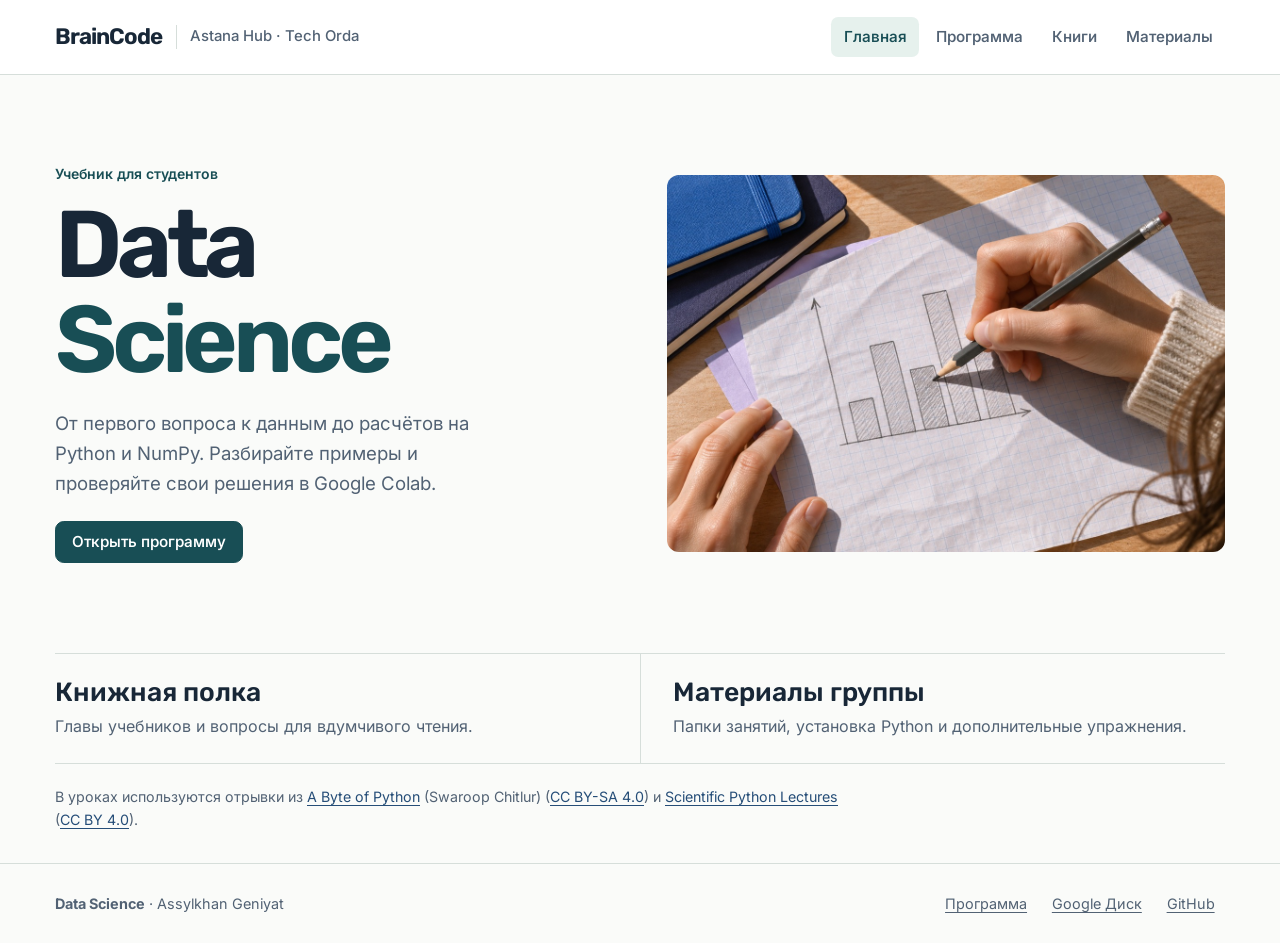
==== commit 3ca45e97: "Separate the course catalogue and add the NumPy 100 student workbook" ====
--- a/index.html
+++ b/index.html
@@ -1,4 +1,44 @@
 <!doctype html>
-<html lang="ru"><head><meta charset="utf-8"><meta name="viewport" content="width=device-width,initial-scale=1"><meta name="theme-color" content="#303fa0"><meta name="description" content="Русскоязычные уроки Data Science для студентов Tech Orda / BrainCode."><title>Data Science для студентов · Tech Orda / BrainCode</title><link rel="icon" href="data:,"><link rel="stylesheet" href="assets/style.css"><script src="assets/site.js" defer></script></head>
-<body><a class="skip" href="#content">К содержанию</a><header class="mast"><div class="wrap"><a class="brand" href="index.html"><strong>BrainCode</strong><span class="partners">Astana Hub <span aria-hidden="true">·</span> Tech Orda</span></a><nav aria-label="Навигация курса"><a href="index.html#lessons" class="">Занятия</a><a href="books.html" class="">Книги</a><a href="materials.html" class="">Материалы</a><a href="https://drive.google.com/drive/folders/1K83MMSPBBTlHrZSS0A0OPjuO8QI8KvS7" class="drive">Google Диск</a></nav></div></header><main id="content" class="wrap"><section class="hero"><div><p class="eyebrow">Курс для студентов академии</p><h1>Data <span>Science</span></h1><p class="intro">От первого вопроса к данным до вычислений на Python и NumPy. Девять занятий с примерами, практикой и чтением.</p><div class="actions"><a href="lessons/01-course-setup.html" class="btn primary">Начать с введения</a><a href="books.html" class="btn">Книжная полка</a></div></div><figure class="herofigure"><img src="assets/study.jpg" width="1200" height="800" alt="Руки студента с карандашом над столбчатой диаграммой в тетради в клетку."><figcaption>Рабочая тетрадь по анализу данных · Иллюстрация курса</figcaption></figure></section><nav class="learningpath" aria-label="Разделы курса"><a href="#track-1"><span class="smallcap">Занятие 01</span><strong>Введение</strong><span>От вопроса к наблюдению</span></a><a href="#track-2"><span class="smallcap">Занятия 02–08</span><strong>Python</strong><span>Пишем и проверяем код</span></a><a href="#track-9"><span class="smallcap">Занятие 09</span><strong>NumPy</strong><span>Работаем с массивами</span></a></nav><section id="lessons" class="catalog"><div class="sectop"><div><p class="eyebrow">Программа курса</p><h2>Занятия</h2></div><label class="search"><span class="sr">Найти занятие по теме</span><input id="lesson-search" type="search" placeholder="Найти тему или занятие"></label></div><p id="found" class="sr" role="status"></p><div class="group" id="track-1"><div><h3>Введение</h3><span class="muted">Сначала — вопрос к данным</span></div><div class="lessons"><a data-lesson="данные анализ доля конверсия эксперимент" href="lessons/01-course-setup.html"><span class="num">01</span><span><strong>Что такое Data Science</strong><span class="blurb">Как превратить вопрос в измерение и проверить свой вывод.</span></span></a></div></div><div class="group" id="track-2"><div><h3>Python</h3><span class="muted">От переменной до файла</span></div><div class="lessons"><a data-lesson="print строки ввод числа переменные типы" href="lessons/02-python-types.html"><span class="num">02</span><span><strong>Python с нуля</strong><span class="blurb">Первая ячейка, переменные и арифметика на примере чека.</span></span></a><a data-lesson="if elif else логика условие bool" href="lessons/03-conditions.html"><span class="num">03</span><span><strong>Условия и логика</strong><span class="blurb">Ветвление, логические выражения и проверка на границе.</span></span></a><a data-lesson="for while range цикл накопитель" href="lessons/04-loops.html"><span class="num">04</span><span><strong>Циклы for и while</strong><span class="blurb">Обход списка, накопитель суммы и условие остановки.</span></span></a><a data-lesson="def return функция аргументы" href="lessons/05-functions-scope.html"><span class="num">05</span><span><strong>Функции</strong><span class="blurb">Параметры, область видимости и возвращаемое значение.</span></span></a><a data-lesson="list dict set tuple словарь список кортеж множества" href="lessons/06-data-structures.html"><span class="num">06</span><span><strong>Структуры данных</strong><span class="blurb">Списки, словари, множества и кортежи на примере клиентов.</span></span></a><a data-lesson="class self объект класс ООП" href="lessons/07-oop.html"><span class="num">07</span><span><strong>Классы и объекты</strong><span class="blurb">Состояние объекта, методы и независимые экземпляры.</span></span></a><a data-lesson="csv json файлы ошибки исключения" href="lessons/08-files-errors.html"><span class="num">08</span><span><strong>Файлы и исключения</strong><span class="blurb">Как прочитать CSV, сохранить JSON и учесть ошибки.</span></span></a></div></div><div class="group" id="track-9"><div><h3>NumPy</h3><span class="muted">Числа в массивах</span></div><div class="lessons"><a data-lesson="numpy ndarray оси массив маска axis shape broadcast" href="lessons/09-numpy.html"><span class="num">09</span><span><strong>Массивы NumPy</strong><span class="blurb">Форма массива, индексы, маски и вычисления по осям.</span></span></a></div></div></section><section class="panel"><div><div class="eyebrow">Практикум · NumPy</div><h2>Как массив складывается по осям?</h2><p>Посчитайте фишки сначала по рядам, затем по столбцам. Сравните два результата и проверьте, что именно делает axis=0.</p><a href="lessons/09-numpy.html#axis-demo" class="btn primary">Открыть практикум</a></div><img src="assets/array.jpg" width="1020" height="680" loading="lazy" alt="Шесть ячеек с фишками, расположенными в два ряда по три."></section><section class="home-book"><h2>Материалы группы</h2><p>Откройте папку преподавателя с материалами занятий. Блокноты для работы в Colab и главы книг также доступны на странице каждой темы.</p><div class="actions"><a href="materials.html" class="btn primary">Открыть подборку</a><a href="https://drive.google.com/drive/folders/1K83MMSPBBTlHrZSS0A0OPjuO8QI8KvS7" class="btn">Материалы на Google Диске</a></div></section><p class="attribution">В учебнике прямо на страницах приведены переводы и фрагменты двух открытых изданий. <a href="https://python.swaroopch.com/" class="">Swaroop Chitlur · оригинал A Byte of Python</a> · <a href="https://creativecommons.org/licenses/by-sa/4.0/" class="">CC BY-SA 4.0</a>. <a href="https://lectures.scientific-python.org/" class="">Scientific Python Lectures</a> · <a href="https://creativecommons.org/licenses/by/4.0/" class="">CC BY 4.0</a>.</p></main>
-<footer class="foot"><div class="wrap"><p>Data Science · Tech Orda / BrainCode<br>Материалы преподавателя · Assylkhan Geniyat</p><nav aria-label="Ссылки на материалы"><a href="index.html" class="">Курс</a><a href="https://drive.google.com/drive/folders/1K83MMSPBBTlHrZSS0A0OPjuO8QI8KvS7" class="">Google Диск</a><a href="https://github.com/kuromi1kow/braincode-data-science" class="">GitHub</a></nav></div></footer></body></html>+<html lang="ru">
+<head>
+  <meta charset="utf-8">
+  <meta name="viewport" content="width=device-width,initial-scale=1">
+  <meta name="theme-color" content="#184e55">
+  <meta name="description" content="Учебник Data Science для студентов Tech Orda / BrainCode.">
+  <title>Data Science для студентов · Tech Orda / BrainCode</title>
+  <link rel="icon" href="data:,">
+  <link rel="stylesheet" href="assets/fonts/fonts.css">
+  <link rel="stylesheet" href="assets/style.css">
+  <script src="assets/site.js" defer></script>
+</head>
+<body data-page="home">
+  <a class="skip" href="#content">К содержанию</a>
+  <header class="mast"><div class="wrap mast-inner">
+    <a class="brand" href="index.html"><strong>BrainCode</strong><span class="partners">Astana Hub · Tech Orda</span></a>
+    <nav aria-label="Навигация курса"><a href="index.html" aria-current="page">Главная</a><a href="lessons/index.html">Программа</a><a href="books.html">Книги</a><a href="materials.html">Материалы</a></nav>
+  </div></header>
+  <main id="content" class="wrap" tabindex="-1">
+    <section class="hero">
+      <div class="hero-copy">
+        <p class="eyebrow">Учебник для студентов</p>
+        <h1>Data <span>Science</span></h1>
+        <p class="intro">От первого вопроса к данным до расчётов на Python и NumPy. Разбирайте примеры и проверяйте свои решения в Google Colab.</p>
+        <div class="actions"><span id="lessons" data-moved-to="lessons/index.html#lessons"></span><span id="track-1" data-moved-to="lessons/index.html#track-1"></span><span id="track-2" data-moved-to="lessons/index.html#track-2"></span><span id="track-9" data-moved-to="lessons/index.html#track-9"></span><a href="lessons/index.html" class="btn primary">Открыть программу</a></div>
+      </div>
+      <img class="hero-photo" src="assets/study.jpg" width="1200" height="800"
+           alt="Студент строит карандашом столбчатую диаграмму в тетради.">
+    </section>
+    <nav class="home-resources" aria-label="Ресурсы для учёбы">
+      <a href="books.html"><strong>Книжная полка</strong><span>Главы учебников и вопросы для вдумчивого чтения.</span></a>
+      <a href="materials.html"><strong>Материалы группы</strong><span>Папки занятий, установка Python и дополнительные упражнения.</span></a>
+    </nav>
+    <p class="attribution">В уроках используются отрывки из
+      <a href="https://python.swaroopch.com/">A Byte of Python</a> (Swaroop Chitlur)
+      (<a href="https://creativecommons.org/licenses/by-sa/4.0/">CC BY-SA 4.0</a>) и
+      <a href="https://lectures.scientific-python.org/">Scientific Python Lectures</a>
+      (<a href="https://creativecommons.org/licenses/by/4.0/">CC BY 4.0</a>).</p></main>
+  <footer class="foot"><div class="wrap foot-inner">
+    <p><strong>Data Science</strong> · Assylkhan Geniyat</p>
+    <nav aria-label="Ресурсы курса"><a href="lessons/index.html">Программа</a><a href="https://drive.google.com/drive/folders/1K83MMSPBBTlHrZSS0A0OPjuO8QI8KvS7">Google Диск</a><a href="https://github.com/kuromi1kow/braincode-data-science">GitHub</a></nav>
+  </div></footer>
+</body></html>
--- a/assets/fonts/fonts.css
+++ b/assets/fonts/fonts.css
@@ -0,0 +1,53 @@
+@font-face {
+  font-family: 'Inter';
+  font-style: normal;
+  font-weight: 400 700;
+  font-display: swap;
+  src: url(inter-cyrillic-ext.woff2) format('woff2');
+  unicode-range: U+0460-052F, U+1C80-1C8A, U+20B4, U+2DE0-2DFF, U+A640-A69F, U+FE2E-FE2F;
+}
+
+@font-face {
+  font-family: 'Inter';
+  font-style: normal;
+  font-weight: 400 700;
+  font-display: swap;
+  src: url(inter-cyrillic.woff2) format('woff2');
+  unicode-range: U+0301, U+0400-045F, U+0490-0491, U+04B0-04B1, U+2116;
+}
+
+@font-face {
+  font-family: 'Inter';
+  font-style: normal;
+  font-weight: 400 700;
+  font-display: swap;
+  src: url(inter-latin.woff2) format('woff2');
+  unicode-range: U+0000-00FF, U+0131, U+0152-0153, U+02BB-02BC, U+02C6, U+02DA, U+02DC, U+0304, U+0308, U+0329, U+2000-206F, U+20AC, U+2122, U+2191, U+2193, U+2212, U+2215, U+FEFF, U+FFFD;
+}
+
+@font-face {
+  font-family: 'Rubik';
+  font-style: normal;
+  font-weight: 450 700;
+  font-display: swap;
+  src: url(rubik-cyrillic-ext.woff2) format('woff2');
+  unicode-range: U+0460-052F, U+1C80-1C8A, U+20B4, U+2DE0-2DFF, U+A640-A69F, U+FE2E-FE2F;
+}
+
+@font-face {
+  font-family: 'Rubik';
+  font-style: normal;
+  font-weight: 450 700;
+  font-display: swap;
+  src: url(rubik-cyrillic.woff2) format('woff2');
+  unicode-range: U+0301, U+0400-045F, U+0490-0491, U+04B0-04B1, U+2116;
+}
+
+@font-face {
+  font-family: 'Rubik';
+  font-style: normal;
+  font-weight: 450 700;
+  font-display: swap;
+  src: url(rubik-latin.woff2) format('woff2');
+  unicode-range: U+0000-00FF, U+0131, U+0152-0153, U+02BB-02BC, U+02C6, U+02DA, U+02DC, U+0304, U+0308, U+0329, U+2000-206F, U+20AC, U+2122, U+2191, U+2193, U+2212, U+2215, U+FEFF, U+FFFD;
+}
--- a/assets/style.css
+++ b/assets/style.css
@@ -1,17 +1,228 @@
-@font-face{font-family:Source;src:url(source-400.ttf) format('truetype');font-weight:400;font-display:swap}
-@font-face{font-family:Source;src:url(source-600.ttf) format('truetype');font-weight:600 900;font-display:swap}
-@font-face{font-family:STIX;src:url(stix-500.ttf) format('truetype');font-weight:400 700;font-display:swap}
-:root{--ink:#181d36;--muted:#525b70;--line:#d6daea;--blue:#303fa0;--violet:#e6e8fd;--paper:#fbfbff;--serif:STIX,Georgia,serif;--sans:Source,'Source Sans 3',Arial,sans-serif;color-scheme:light}
-*{box-sizing:border-box}html{scroll-behavior:smooth;scroll-padding-top:1.3rem}body{margin:0;background:var(--paper);color:var(--ink);font:1.12rem/1.52 var(--sans)}[hidden]{display:none!important}a{color:var(--blue);text-underline-offset:.18em}a:hover{text-decoration-thickness:2px}a:focus-visible,button:focus-visible,input:focus-visible,summary:focus-visible,select:focus-visible{outline:3px solid #bf6406;outline-offset:4px}.skip{position:absolute;left:1rem;top:-9rem;z-index:2;background:white;padding:.75rem}.skip:focus{top:.5rem}.wrap{width:min(1220px,calc(100% - clamp(2.1rem,8vw,8rem)));margin:auto}.mast{border-bottom:1px solid var(--line);background:var(--paper)}.mast .wrap,.foot .wrap{display:flex;align-items:center;justify-content:space-between;gap:1rem;min-height:76px}.brand,.mast nav a,.foot a{color:var(--ink);text-decoration:none}.brand{display:flex;gap:.6rem;align-items:center;font-size:1.28rem;font-weight:700;letter-spacing:-.035em}.mast nav,.foot nav{display:flex;gap:clamp(.8rem,2.8vw,2rem);align-items:center}.mast nav a,.foot a{font-size:1rem;font-weight:600}.mast nav a:hover,.foot a:hover{text-decoration:underline}.mast nav .drive{border-left:1px solid var(--line);padding-left:1.5rem}.eyebrow,.meta,.smallcap{font:600 .84rem/1.35 var(--sans);letter-spacing:.11em;text-transform:uppercase;color:var(--blue)}h1,h2,h3,p,figure{margin:0}h1,h2{font-family:var(--serif);font-weight:500;letter-spacing:-.048em;line-height:1.045}h1{font-size:clamp(3.6rem,7vw,6.2rem)}h2{font-size:clamp(2.2rem,4vw,3.5rem)}h3{font-size:1.4rem;letter-spacing:-.025em;line-height:1.18}p+p{margin-top:.9rem}.hero{padding-block:clamp(2.8rem,6vw,6.2rem);display:grid;grid-template-columns:.96fr 1fr;align-items:center;gap:clamp(1.75rem,5vw,5rem)}.hero h1{font-size:clamp(4.5rem,7.2vw,7rem);margin:.82rem 0 1.3rem;line-height:.96}.hero h1 span{color:var(--blue)}.intro{font-size:clamp(1.15rem,1.65vw,1.4rem);line-height:1.44;max-width:41ch;color:#3b415c}.actions{display:flex;align-items:center;flex-wrap:wrap;gap:.65rem;margin-top:1.45rem}.btn,button,select{font:600 1rem/1.22 var(--sans)}.btn,button{display:inline-block;text-decoration:none;border:1px solid var(--line);background:white;color:var(--ink);border-radius:6px;padding:.72rem 1.05rem;cursor:pointer}.btn.primary,button[aria-pressed=true]{background:var(--blue);border-color:var(--blue);color:white}.btn:hover,button:hover{box-shadow:0 0 0 1px currentColor}.small-link{font-size:1rem;font-weight:600}.herofigure{position:relative}.herofigure img{display:block;width:100%;height:auto;aspect-ratio:1.4;object-fit:cover;border-radius:4px}.herofigure figcaption{font-size:.88rem;color:var(--muted);margin-top:.45rem}.catalog{padding:3rem 0;border-top:1px solid var(--line)}.sectop{display:flex;align-items:end;justify-content:space-between;gap:1rem;margin-bottom:1.6rem}.sectop .eyebrow,.panel .eyebrow{margin-bottom:.65rem}.search{display:flex;align-items:center;border-bottom:1px solid #9499aa;gap:.65rem;padding:.4rem 0}.search input{font:inherit;color:var(--ink);border:0;background:transparent;min-width:0;width:12rem}.search:before{content:'⌕';font:1.7rem/1 Georgia;color:var(--blue)}.group{display:grid;grid-template-columns:22% 1fr;gap:1.2rem;padding:1.4rem 0;border-top:1px solid var(--line)}.group h3{font-family:var(--serif);font-weight:500;font-size:1.75rem}.group .muted{display:block;margin-top:.3rem;font-size:.94rem}.lessons a{display:grid;grid-template-columns:2.2rem 1fr auto;align-items:baseline;gap:.65rem;text-decoration:none;color:var(--ink);padding:.72rem .35rem;border-bottom:1px solid var(--line)}.lessons a:last-child{border:0}.lessons a:hover{background:#eceefd}.lessons strong{font-size:1.22rem}.lessons .blurb{display:block;color:var(--muted);font-size:1rem;margin:.12rem 0}.num,.mono{font-family:ui-monospace,Menlo,monospace;font-size:.9rem;color:var(--blue)}.lesson-format{font-size:.88rem;color:var(--muted)}.panel{background:#e8ebfb;border-radius:6px;padding:clamp(1.4rem,3vw,3rem);display:grid;grid-template-columns:1fr .95fr;gap:2.4rem;align-items:center;margin-bottom:2.8rem}.panel p{margin:1rem 0;color:#3b415c;max-width:54ch}.panel img{width:100%;height:auto;display:block;border-radius:4px}.foot{border-top:1px solid var(--line);color:var(--muted)}.foot .wrap{padding-block:1.25rem;flex-wrap:wrap}.foot p{font-size:.98rem}.lesson-head,.library-head{padding:clamp(2.5rem,5vw,4.8rem) 0 2.1rem}.lesson-head h1,.library-head h1{margin:.65rem 0 1.05rem;max-width:21ch}.lesson-head .intro{max-width:65ch}.layout{display:grid;grid-template-columns:14rem minmax(0,1fr);gap:clamp(2rem,5vw,5rem);align-items:start;border-top:1px solid var(--line);padding:2rem 0 3rem}.rail{position:sticky;top:1.25rem;display:grid;align-content:start;gap:.45rem;font-size:1.03rem}.rail .smallcap{margin-bottom:.45rem}.rail a{text-decoration:none;color:var(--muted);padding:.12rem .2rem}.rail a:hover,.rail a:focus{color:var(--blue);text-decoration:underline}.reading{width:min(100%,78ch);font-size:1.16rem}.reading section{padding-bottom:2.2rem;margin-bottom:2rem;border-bottom:1px solid var(--line)}.reading h2{font-size:clamp(1.95rem,3.3vw,2.7rem);margin:0 0 1rem}.reading h3{margin:1.45rem 0 .65rem}.reading li{margin-bottom:.5rem}.reading ol,.reading ul{padding-left:1.5rem}.reading .notes{margin:1.2rem 0;padding:1.05rem 1.2rem;border-left:4px solid var(--blue);background:var(--violet)}.reading table{border-collapse:collapse;width:100%;font-variant-numeric:tabular-nums}.reading th,.reading td{border-bottom:1px solid var(--line);padding:.45rem;text-align:left}.reading figure img{height:auto;display:block;width:min(100%,540px);border-radius:5px;margin:1rem 0}.reading figcaption,.caption,.muted{color:var(--muted)}.codebox{border-radius:6px;background:#171e34;color:#f1f2ff;margin:1rem 0;overflow:hidden}.codebar{padding:.45rem .85rem;background:#242e47;display:flex;justify-content:space-between;align-items:center}.codebar span{font:600 .83rem var(--sans);letter-spacing:.08em}.codebar button{padding:.3rem .6rem;font-size:.88rem;background:transparent;color:#f7f7ff;border-color:#637091}.codebox pre,.out{overflow:auto;padding:1rem;margin:0;font:clamp(.88rem,1vw,1rem)/1.6 ui-monospace,Menlo,monospace;tab-size:4}.out{background:#f1f3fa;color:var(--ink);border-left:2px solid #9ea9cd;white-space:pre-wrap;overflow-wrap:anywhere}.reading details{padding:.72rem 0;border-bottom:1px solid var(--line)}details summary{cursor:pointer;font-weight:600;color:var(--blue)}details p,details pre{margin-top:.7rem}.controls{display:flex;gap:.55rem;align-items:center;flex-wrap:wrap;margin:1rem 0}.demo{background:#eef0ff;border:1px solid #d6dcfb;padding:1.2rem;border-radius:6px}.demo output{display:block;background:white;color:var(--ink);padding:.8rem;border-radius:4px}.demo input{width:7rem;padding:.5rem;font:inherit;color:var(--ink);border:1px solid #7581aa;border-radius:3px}.bookgrid{display:grid;grid-template-columns:repeat(2,minmax(0,1fr));gap:1.2rem;margin:0 0 3.5rem}.book{padding:1.4rem;border:1px solid var(--line);border-radius:6px;background:#fff;min-width:0}.book .smallcap{margin-bottom:.45rem}.book h2{font-size:2.05rem;line-height:1.12}.book h2 a{color:var(--ink);text-decoration:none}.book h2 a:hover{text-decoration:underline}.author{color:var(--muted);margin:.45rem 0 .8rem}.book img{float:right;width:66px;margin:0 0 .7rem .7rem;max-height:100px;object-fit:contain}.book details{clear:both;margin:.85rem 0}.book ul,.reading-list{list-style:none;margin:.8rem 0;padding:0}.book li,.reading-list li{margin:.7rem 0}.book li span,.reading-list span{display:block;color:var(--muted);font-size:1.02rem}.pager{display:flex;gap:1rem;flex-wrap:wrap;justify-content:space-between}.library-head .intro{max-width:65ch}.sr{position:absolute;width:1px;height:1px;overflow:hidden;clip:rect(0,0,0,0);white-space:nowrap}.home-book{margin:1rem 0 3.7rem}.home-book h2{margin-bottom:.5rem}.home-book .small-link{display:inline-block;margin-top:.75rem}.book-group{font-size:1.08rem}
-@media(max-width:800px){.hero{gap:1.4rem}.hero h1{font-size:clamp(3.7rem,9vw,5rem)}.layout{grid-template-columns:1fr;gap:1.8rem}.rail{position:static;display:flex;flex-wrap:wrap;gap:.35rem 1rem}.rail .smallcap{flex-basis:100%}.reading{margin:auto}.mast nav{gap:1rem}.mast nav .drive{padding-left:1rem}}
-@media(max-width:640px){.mast .wrap{min-height:62px;flex-wrap:wrap;gap:.4rem;padding-block:.65rem}.mast nav,.foot nav{gap:.9rem}.mast nav a{font-size:.95rem}.mast nav .drive{border:0;padding:0}.hero,.panel{grid-template-columns:1fr}.hero{padding:2.5rem 0 2.1rem}.hero h1{font-size:clamp(4.2rem,15vw,6rem)}.herofigure img{aspect-ratio:1.75}.sectop{align-items:start;flex-direction:column}.catalog{padding:2rem 0}.group{grid-template-columns:1fr;gap:.55rem}.group .muted{display:inline}.lessons a{grid-template-columns:1.55rem 1fr}.lesson-format{display:none}.panel{gap:1.2rem}.bookgrid{grid-template-columns:1fr}.foot nav{flex-wrap:wrap}.search{width:100%}.search input{width:100%}.brand{font-size:1.14rem}}
-@media(prefers-reduced-motion:reduce){html{scroll-behavior:auto}}
-@media print{.mast nav,.foot nav,.rail,.search,.codebar button,.actions,.controls,.pager,.skip,.herofigure{display:none!important}.layout,.hero,.group,.panel,.bookgrid{display:block}.wrap,.reading{width:100%;max-width:none}.mast .wrap{min-height:2.5rem}body{font:11pt/1.4 Georgia;color:black;background:white}.codebox,.codebar,.out,.demo{background:#f5f5f5;color:black}.codebox pre{white-space:pre-wrap}.reading section,.book{break-inside:auto}.book{margin-bottom:1rem}a{color:inherit}.hero h1,.lesson-head h1,.library-head h1{font-size:30pt}}
-button:disabled{cursor:default;opacity:.55;box-shadow:none}.chapter-nav{display:flex;flex-wrap:wrap;gap:.6rem;margin:1rem 0 2rem}.chapter-nav a{background:var(--violet);border-radius:4px;padding:.25rem .65rem;font-size:.98rem;color:var(--blue);text-decoration:none}.chapter-nav a:hover{text-decoration:underline}.term{font-weight:600;color:var(--ink)}.book-link{margin-top:.8rem;display:inline-block}.lesson-head .eyebrow a{color:inherit}.reading code:not(pre code){font-size:.88em;background:#e9ecf5;padding:.05rem .22rem;border-radius:3px}.demo .smallcap{margin-bottom:.6rem}.exercise li::marker{color:var(--blue);font-weight:600}.reading ul:last-child{margin-bottom:0}.photo-note{font-size:.98rem;color:var(--muted)}
-.brand{gap:.72rem;flex-wrap:wrap;line-height:1.2;letter-spacing:-.04em}.brand strong{font-size:1.45rem}.partners{border-left:1px solid #b9becd;padding-left:.72rem;font-size:1.04rem;letter-spacing:-.015em;font-weight:600;white-space:nowrap;color:#3e465c}
-@media(max-width:760px){.mast .wrap{flex-wrap:wrap;gap:.5rem 1rem;padding-block:.65rem}.mast nav{flex-wrap:wrap;gap:.48rem 1.1rem}.mast nav .drive{border:0;padding:0}}
-.learningpath{display:grid;grid-template-columns:repeat(3,minmax(0,1fr));margin:0 0 2.4rem;overflow:hidden;border-radius:8px;border:1px solid #cbd0e8;background:#ecedfa}.learningpath a{display:grid;gap:.22rem;padding:1rem 1.4rem;color:var(--ink);text-decoration:none;border-right:1px solid #cbd0e8}.learningpath a:last-child{border:0}.learningpath a:hover{background:#dde1fa}.learningpath strong{font:500 1.85rem var(--serif);letter-spacing:-.035em}.learningpath a>span:last-child{font-size:1rem;color:var(--muted)}.learningpath .smallcap{font-size:.8rem}
-.unit{margin:1.75rem 0 2rem;scroll-margin-top:1.6rem}.unit h3,.book-excerpt h3{font-family:var(--serif);font-size:1.72rem;font-weight:500;letter-spacing:-.03em}.inside-toc{border-left:3px solid #99a4df;padding:.75rem 2rem;background:#f0f2fb}.checkpoint{background:#f0f5f0;border-left:3px solid #39745a;padding:.85rem 1rem;margin:1rem 0}.checkpoint>strong{color:#27533f}.checkpoint details{border:0}.scroll-table{overflow:auto;margin:1rem 0}.scroll-table caption{text-align:left;font-weight:600;padding:.4rem .5rem;background:#e6e9f7}.scroll-table table{font-size:1.05rem}.scroll-table thead{background:#f2f3fa}.scroll-table th,.scroll-table td{vertical-align:top}.book-excerpt{background:#f0effc;border-top:3px solid #55589a;padding:1.15rem 1.4rem;border-radius:3px}.book-excerpt h3{margin:.55rem 0}.book-excerpt blockquote{margin:.6rem 0 1rem;font-family:var(--serif);line-height:1.55;font-size:1.27em}.credit,.attribution{color:var(--muted);font-size:.95rem}.attribution{max-width:75ch;margin:0 0 2rem}.book-excerpt details{border:0}.rail a[aria-current=location]{color:var(--blue);font-weight:700;box-shadow:inset 3px 0 var(--blue);padding-left:.65rem}.reader-tools{margin-top:.55rem;padding-top:.85rem;border-top:1px solid var(--line)}.type-buttons{display:flex;gap:.3rem;margin-top:.45rem}.type-buttons button{font-size:.95rem;padding:.35rem .55rem}.reading.type-large{font-size:1.37rem;line-height:1.62}.resource-list li{padding:.55rem 0;border-bottom:1px solid var(--line)}.folders{display:grid;grid-template-columns:repeat(2,minmax(0,1fr));gap:.5rem;list-style:none;padding-left:0!important}.folders li{margin:0;padding:.55rem .8rem;background:var(--violet);border-radius:4px}.more-link{margin-top:.75rem}body:has(.reader-tools) .reading>section{scroll-margin-top:.6rem}.reading :is(ol,ul,dd,td,p,code){overflow-wrap:break-word}.codebox pre code{overflow-wrap:normal}
-@media(max-width:800px){.rail .reader-tools{width:100%}.learningpath{margin-bottom:1.3rem}}
-@media(max-width:550px){.learningpath{grid-template-columns:1fr}.learningpath a{grid-template-columns:5.9rem 1fr;align-items:baseline;gap:.15rem .7rem;border-right:0;border-bottom:1px solid #cbd0e8;padding:.6rem 1rem}.learningpath a>span:last-child{grid-column:2}.learningpath strong{font-size:1.45rem}.folders{grid-template-columns:1fr}.book-excerpt{padding:.85rem}.partners{font-size:.99rem}.mast nav a{font-size:1rem}.scroll-table td,.scroll-table th{min-width:5rem}.reading dd{margin-inline-start:1rem}}
-@media print{.learningpath,.reader-tools{display:none}.book-excerpt,.checkpoint{break-inside:avoid}}
+/* Foundations */
+:root {
+  color-scheme: light;
+  --paper: #fafbf9;
+  --surface: #fff;
+  --ink: #182737;
+  --muted: #526274;
+  --line: #d6deda;
+  --blue: #264e78;
+  --action: #184e55;
+  --tint: #e6f1ed;
+  --heading: "Rubik", "Inter", system-ui, sans-serif;
+  --body: "Inter", system-ui, sans-serif;
+  --mono: ui-monospace, "SFMono-Regular", Consolas, monospace;
+}
+* { box-sizing: border-box; }
+html { scroll-behavior: smooth; scroll-padding-top: 1.25rem; }
+body { margin: 0; color: var(--ink); background: var(--paper); font: 1rem/1.6 var(--body); }
+[hidden] { display: none !important; }
+a { color: var(--blue); text-underline-offset: .19em; text-decoration-thickness: .06em; }
+a:hover { text-decoration-thickness: .12em; }
+:focus-visible { outline: 3px solid #b85d12; outline-offset: 4px; }
+[tabindex="-1"]:focus:not(:focus-visible) { outline: none; }
+input, button { font: inherit; }
+h1, h2, h3, p, figure { margin: 0; }
+h1, h2, h3 { font-family: var(--heading); font-weight: 550; line-height: 1.17; text-wrap: balance; }
+h1 { font-size: clamp(2.3rem, 5.4vw, 4.4rem); letter-spacing: -.055em; }
+h2 { font-size: clamp(1.6rem, 3vw, 2.35rem); letter-spacing: -.038em; }
+h3 { font-size: 1.23rem; letter-spacing: -.02em; }
+p + p { margin-top: 1em; }
+.wrap { width: min(1170px, calc(100% - clamp(2.25rem, 8vw, 8rem))); margin-inline: auto; }
+.skip { position: fixed; inset: .5rem auto auto .5rem; z-index: 10; transform: translateY(-180%); padding: .65rem 1rem; background: white; }
+.skip:focus { transform: none; }
+.eyebrow, .smallcap { color: var(--action); font: 600 .875rem/1.4 var(--body); }
+.eyebrow { margin-bottom: .85rem; }
+.intro { max-width: 62ch; color: var(--muted); font-size: clamp(1.05rem, 1.45vw, 1.23rem); line-height: 1.6; }
+.btn, button {
+  display: inline-flex; justify-content: center; align-items: center; gap: .45rem;
+  min-height: 2.65rem; border: 1px solid var(--line); border-radius: .55rem;
+  padding: .6rem 1rem; color: var(--ink); background: var(--surface);
+  font: 550 .95rem/1.3 var(--body); text-decoration: none; cursor: pointer;
+}
+.btn.primary, button[aria-pressed="true"] { color: #fff; background: var(--action); border-color: var(--action); }
+.btn:hover, button:hover:not(:disabled) { box-shadow: inset 0 0 0 1px currentColor; }
+button:disabled { opacity: .55; cursor: default; }
+.actions, .controls, .filters, .type-buttons, .chapter-nav {
+  display: flex; align-items: center; flex-wrap: wrap; gap: .55rem;
+}
+.actions { margin-top: 1.4rem; }
+.actions [data-moved-to] { display: none; }
+.small-link, .book-link { display: inline-block; font-weight: 600; margin-top: .75rem; }
+
+/* Shared navigation */
+.mast { background: var(--surface); border-bottom: 1px solid var(--line); }
+.mast-inner, .foot-inner { display: flex; align-items: center; justify-content: space-between; gap: 1rem 2rem; }
+.mast-inner { min-height: 4.6rem; }
+.brand { display: inline-flex; align-items: center; gap: .85rem; text-decoration: none; color: var(--ink); }
+.brand strong { font: 650 1.4rem/1 var(--heading); letter-spacing: -.045em; }
+.partners { border-left: 1px solid var(--line); padding-left: .85rem; font-size: .93rem; font-weight: 500; color: var(--muted); white-space: nowrap; }
+.mast nav, .foot nav { display: flex; align-items: center; flex-wrap: wrap; gap: .25rem; }
+.mast nav a { padding: .5rem .78rem; border-radius: .45rem; text-decoration: none; color: var(--muted); font-size: .95rem; font-weight: 550; }
+.mast nav a[aria-current] { color: var(--action); background: var(--tint); }
+.mast nav a:hover, .foot a:hover { color: var(--action); text-decoration: underline; }
+.foot { border-top: 1px solid var(--line); }
+.foot-inner { padding-block: 1.35rem; flex-wrap: wrap; }
+.foot p, .foot a { color: var(--muted); font-size: .9rem; }
+.foot a { display: block; padding: .4rem .65rem; }
+
+/* Course entrance */
+.hero { display: grid; grid-template-columns: .96fr 1fr; align-items: center; gap: clamp(2.5rem, 6vw, 6rem); padding: clamp(3rem, 7vw, 6rem) 0; }
+.hero h1 { font-size: clamp(3.6rem, 7.4vw, 6.1rem); font-weight: 630; line-height: 1; margin: .9rem 0 1.35rem; }
+.hero h1 span { color: var(--action); }
+.hero .intro { max-width: 37ch; }
+.hero-photo { display: block; width: 100%; height: auto; aspect-ratio: 1.48; object-fit: cover; border-radius: .75rem; }
+.home-resources { display: grid; grid-template-columns: repeat(2, minmax(0,1fr)); border-block: 1px solid var(--line); }
+.home-resources a { padding: 1.4rem 2rem 1.5rem 0; text-decoration: none; color: var(--ink); }
+.home-resources a + a { border-left: 1px solid var(--line); padding-left: 2rem; }
+.home-resources strong { display: block; font: 550 clamp(1.2rem,2.4vw,1.65rem) var(--heading); margin-bottom: .35rem; }
+.home-resources a:hover strong { color: var(--action); text-decoration: underline; }
+.home-resources span, .credit, .attribution { color: var(--muted); }
+.attribution { font-size: .89rem; max-width: 90ch; margin: 1.35rem 0 2rem; }
+.page-head, .lesson-head, .library-head { padding: clamp(2.25rem,5vw,4.4rem) 0 1.9rem; }
+.page-head h1, .lesson-head h1, .library-head h1 { margin-bottom: .85rem; }
+
+/* Programme */
+.catalog-tools { background: #eef3f0; border: 1px solid var(--line); border-radius: .75rem; padding: 1.05rem 1.25rem; display: flex; align-items: end; justify-content: space-between; gap: 1rem; flex-wrap: wrap; }
+.search { display: grid; gap: .4rem; flex: 1 1 18rem; max-width: 33rem; }
+.search span { font-size: .875rem; font-weight: 600; }
+.search input, .demo input { color: var(--ink); background: var(--surface); border: 1px solid #9faeaa; border-radius: .4rem; padding: .58rem .8rem; width: 100%; min-width: 0; }
+.filters button { min-height: 2.55rem; border-radius: 1.5rem; padding: .45rem .95rem; }
+.results-line { display: flex; align-items: center; flex-wrap: wrap; gap: .8rem; padding: .8rem .1rem; color: var(--muted); font-size: .94rem; }
+.results-line button { padding: .25rem .5rem; min-height: 2rem; color: var(--blue); }
+.module { display: grid; grid-template-columns: minmax(9rem,21%) 1fr; gap: 1.5rem; padding: 1.5rem 0; border-top: 1px solid var(--line); }
+.module h2 { padding-top: .6rem; font-size: 1.5rem; }
+.lesson-list { padding: 0; margin: 0; list-style: none; }
+.lesson-list li + li { border-top: 1px solid var(--line); }
+.lesson-list a { display: grid; grid-template-columns: 2rem 1fr; align-items: baseline; gap: .8rem; padding: .8rem .5rem; border-radius: .3rem; text-decoration: none; color: var(--ink); }
+.lesson-list a:hover { background: var(--tint); }
+.lesson-list strong { font: 550 1.13rem var(--heading); }
+.number { color: var(--action); font-variant-numeric: tabular-nums; font-size: .91rem; }
+.blurb { display: block; margin-top: .23rem; color: var(--muted); font-size: .98rem; }
+#lessons { margin-bottom: 2.8rem; }
+
+/* Reader and table of contents */
+.layout { display: grid; grid-template-columns: minmax(12rem,14rem) minmax(0,1fr); gap: clamp(2rem,5vw,5rem); align-items: start; border-top: 1px solid var(--line); padding: 2rem 0 3rem; }
+.rail { position: sticky; top: 1rem; max-height: calc(100dvh - 2rem); overflow-y: auto; padding: .3rem .35rem; }
+.rail summary { font-family: var(--heading); }
+.rail nav { display: grid; gap: .2rem; margin-top: .7rem; }
+.rail a { padding: .34rem .6rem; border-inline-start: 3px solid transparent; font-size: .96rem; line-height: 1.35; text-decoration: none; color: var(--muted); }
+.rail a:hover { text-decoration: underline; color: var(--action); }
+.rail a[aria-current="location"] { border-color: var(--action); color: var(--action); background: var(--tint); }
+.reader-tools { margin-top: 1rem; padding-top: .9rem; border-top: 1px solid var(--line); }
+.type-buttons { margin-top: .5rem; }
+.type-buttons button { min-height: 2.2rem; padding: .35rem .58rem; font-size: .875rem; }
+.reading { width: min(100%, 66ch); min-width: 0; font-size: 1.075rem; line-height: 1.78; overflow-wrap: break-word; }
+.reading.type-large { font-size: 1.25rem; }
+.reading section { padding-bottom: 2rem; margin-bottom: 2rem; border-bottom: 1px solid var(--line); }
+.reading h2 { margin: 0 0 1.05rem; font-size: clamp(1.55rem, 3vw, 2.08rem); }
+.reading h3 { margin: 1.6rem 0 .65rem; }
+.reading ul, .reading ol { padding-left: 1.4rem; }
+.reading li { margin-bottom: .45rem; }
+.reading dl { margin-top: 1.4rem; }
+.term { font-weight: 650; }
+.reading dd { margin: 0 0 .65rem; color: var(--muted); }
+.reading figure img { display: block; width: min(100%, 540px); height: auto; margin-block: 1rem .4rem; border-radius: .5rem; }
+.reading figcaption, .credit, .photo-note { font-size: .9rem; color: var(--muted); }
+.unit { margin: 1.7rem 0 2rem; }
+.exercise li::marker { color: var(--action); font-weight: 650; }
+.inside-toc, .notes, .checkpoint { background: var(--tint); border-left: 3px solid #6e9f95; padding: .9rem 1.15rem; margin: 1rem 0; }
+.reading .inside-toc { padding-left: 2.2rem; }
+.checkpoint { background: #eef2f7; border-color: #6485a8; }
+.book-excerpt { border-inline-start: 3px solid #8a88b5; background: #f0f0f9; padding: 1rem 1.3rem; }
+.book-excerpt h3 { margin-top: .5rem; }
+.book-excerpt blockquote { margin: .7rem 0 1rem; }
+details summary { cursor: pointer; font-weight: 600; color: var(--blue); }
+details[open] > summary { margin-bottom: .5rem; }
+.reading details { margin: .55rem 0; padding: .6rem 0; border-bottom: 1px solid var(--line); }
+.checkpoint details, .book-excerpt details { border: 0; }
+.scroll-table { overflow-x: auto; margin-block: 1rem; }
+.reading table { border-collapse: collapse; width: 100%; font-size: .95em; font-variant-numeric: tabular-nums; }
+.reading th, .reading td, .scroll-table caption { padding: .5rem .65rem; text-align: left; vertical-align: top; border-bottom: 1px solid var(--line); }
+.scroll-table caption { font-weight: 600; background: var(--tint); }
+.scroll-table th { background: #f0f3f2; }
+.pager { display: flex; flex-wrap: wrap; gap: .7rem 1.3rem; justify-content: space-between; }
+.pager a { padding-block: .3rem; font-weight: 550; }
+.more-link { margin-top: .75rem; }
+
+/* Code and interactive examples */
+.codebox { margin: 1rem 0; background: #172638; color: #f4f7fb; border-radius: .55rem; overflow: hidden; }
+.codebar { display: flex; align-items: center; justify-content: space-between; padding: .4rem .85rem; background: #25384d; }
+.codebar span { font-size: .86rem; font-weight: 550; }
+.codebar button { min-height: 2rem; padding: .3rem .6rem; font-size: .85rem; background: transparent; color: #fff; border-color: #788a9e; }
+pre, code { font-family: var(--mono); }
+.codebox pre, .out { overflow: auto; padding: 1rem; margin: 0; font-size: .92em; line-height: 1.6; }
+.out { background: #edf1f3; border-left: 2px solid #a0b3c2; white-space: pre-wrap; overflow-wrap: anywhere; }
+.reading :not(pre) > code { font-size: .9em; background: #e9efed; padding: .05rem .23rem; border-radius: .25rem; }
+.demo { padding: 1.15rem; border: 1px solid #ccd9db; border-radius: .55rem; background: #edf4f3; }
+.demo .smallcap { margin-bottom: .65rem; }
+.controls { margin-block: 1rem; }
+.demo input { width: 7.5rem; }
+.demo output { display: block; padding: .7rem; background: white; border-radius: .35rem; }
+
+/* Books and materials */
+.chapter-nav { gap: .45rem; margin: .4rem 0 1.5rem; }
+.chapter-nav a { padding: .3rem .65rem; background: var(--tint); text-decoration: none; border-radius: .3rem; font-size: .93rem; color: var(--action); }
+.chapter-nav a:hover { text-decoration: underline; }
+.bookgrid { display: grid; grid-template-columns: repeat(2,minmax(0,1fr)); gap: 1rem; margin-bottom: 2.5rem; }
+.book { min-width: 0; padding: 1.4rem; border: 1px solid var(--line); border-radius: .6rem; background: white; }
+.book h2 { margin-top: .35rem; font-size: 1.55rem; }
+.book h2 a { color: var(--ink); text-decoration: none; }
+.book h2 a:hover { text-decoration: underline; }
+.author { color: var(--muted); margin: .4rem 0 .8rem; }
+.book img { float: right; width: 64px; height: auto; max-height: 102px; object-fit: contain; margin: 0 0 .65rem .75rem; }
+.book details { clear: both; margin-top: 1rem; }
+.book ul, .reading .reading-list, .reading .folders { list-style: none; padding: 0; }
+.reading-list li { margin: .8rem 0; }
+.reading-list li span { display: block; margin-top: .12rem; color: var(--muted); }
+.resource-list li { padding-block: .4rem; border-bottom: 1px solid var(--line); }
+.folders { display: grid; grid-template-columns: repeat(2,minmax(0,1fr)); gap: .45rem; }
+.folders li { padding: .55rem .8rem; background: var(--tint); }
+.home-book { margin: 1rem 0 3rem; }
+.home-book p { margin-top: .6rem; }
+
+@media (max-width: 800px) {
+  .mast-inner { flex-wrap: wrap; gap: .55rem 1rem; padding-block: .8rem .6rem; }
+  .mast nav a { padding: .45rem .65rem; }
+  .hero { gap: 1.65rem; }
+  .layout { grid-template-columns: minmax(0,1fr); gap: 1.35rem; padding-top: 1rem; }
+  .reading { margin-inline: auto; }
+  .rail { position: static; max-height: none; padding: 0; }
+  .section-menu { background: var(--surface); border: 1px solid var(--line); padding: .75rem 1rem; border-radius: .55rem; }
+}
+@media (max-width: 640px) {
+  .mast-inner { display: grid; gap: .7rem; }
+  .mast nav { gap: .05rem; justify-content: space-between; }
+  .mast nav a { font-size: .89rem; padding: .45rem .5rem; }
+  .brand { gap: .65rem; }
+  .partners { padding-left: .65rem; font-size: .88rem; }
+  .hero { grid-template-columns: minmax(0,1fr); gap: 1.6rem; padding: 2.45rem 0; }
+  .hero h1 { font-size: clamp(3.4rem,12vw,4.6rem); }
+  .hero-photo { aspect-ratio: 1.9; }
+  .home-resources, .bookgrid { grid-template-columns: minmax(0,1fr); }
+  .home-resources a, .home-resources a + a { padding: 1.05rem 0; border-left: 0; }
+  .home-resources a + a { border-top: 1px solid var(--line); }
+  .catalog-tools { padding: .85rem; }
+  .module { grid-template-columns: minmax(0,1fr); gap: .2rem; padding: 1rem 0; }
+  .lesson-list a { grid-template-columns: 1.6rem 1fr; padding: .8rem .1rem; }
+  .filters { gap: .35rem; }
+  .filters button { padding: .4rem .75rem; }
+  .foot-inner { gap: .6rem; }
+  .foot nav a { padding-left: 0; padding-right: 1rem; }
+  .book { padding: 1.05rem; }
+  .folders { grid-template-columns: minmax(0,1fr); }
+  .reading { font-size: 1.045rem; }
+  .book-excerpt { padding: .8rem 1rem; }
+  .scroll-table :is(th,td) { min-width: 5.5rem; }
+}
+@media (prefers-reduced-motion: reduce) { html { scroll-behavior: auto; } }
+@media print {
+  .mast nav, .foot nav, .rail, .hero-photo, .catalog-tools, .results-line, .actions, .codebar button, .pager, .skip, .controls { display: none !important; }
+  body { background: white; color: black; font-size: 11pt; }
+  .wrap, .reading { width: 100%; max-width: none; }
+  .layout, .hero, .bookgrid, .module { display: block; }
+  .book { margin-block: 1rem; }
+  .codebox, .codebar, .out { color: black; background: #f4f4f4; }
+  .codebox pre { white-space: pre-wrap; }
+  h1 { font-size: 28pt; }
+}
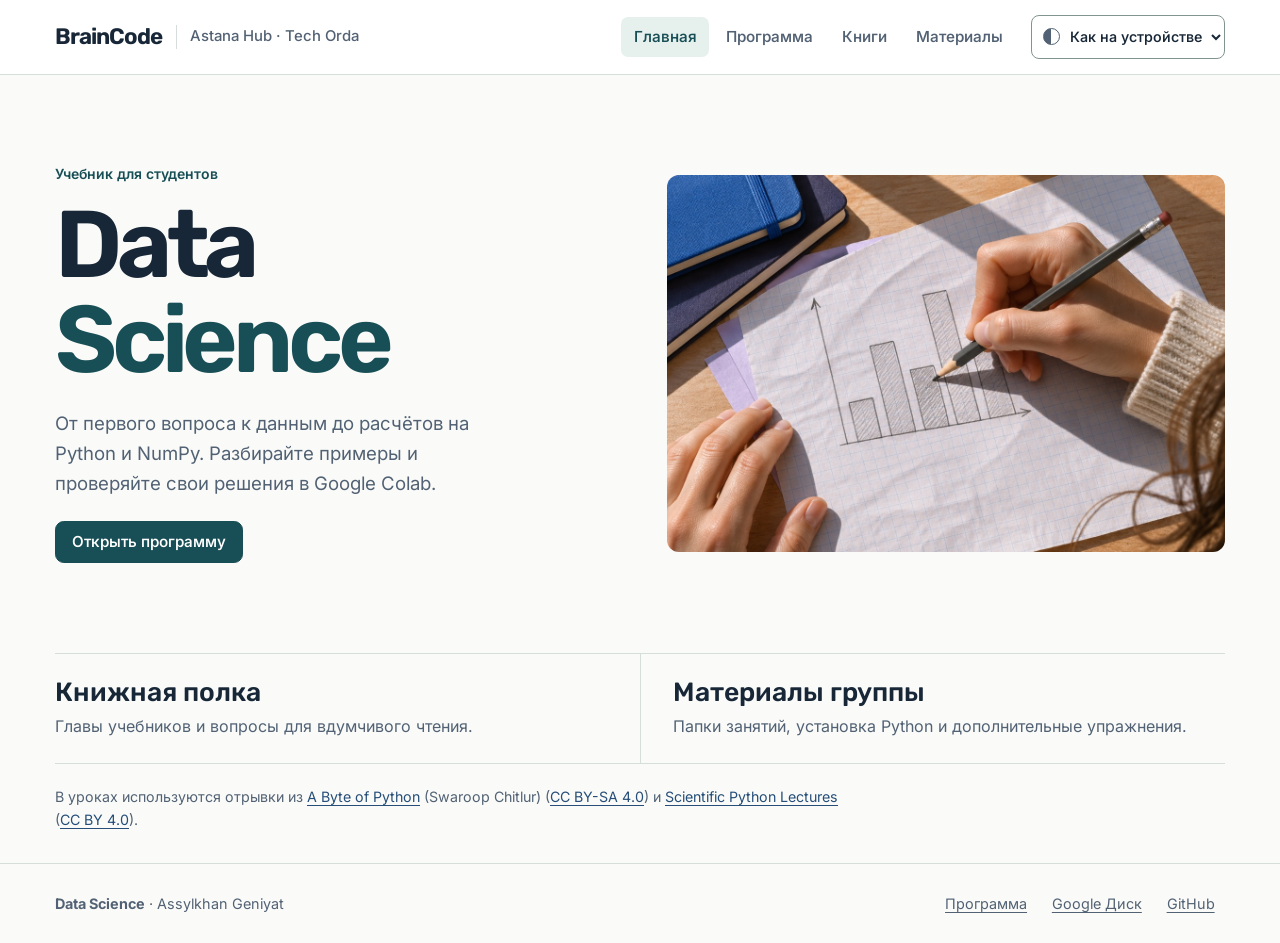
==== commit efb9b6d2: "Add a persistent dark theme across the course site" ====
--- a/index.html
+++ b/index.html
@@ -3,19 +3,29 @@
 <head>
   <meta charset="utf-8">
   <meta name="viewport" content="width=device-width,initial-scale=1">
-  <meta name="theme-color" content="#184e55">
+  <meta id="dark-chrome" name="theme-color" content="#1b272b" media="screen and (prefers-color-scheme: dark)">
+  <meta name="theme-color" content="#ffffff">
   <meta name="description" content="Учебник Data Science для студентов Tech Orda / BrainCode.">
   <title>Data Science для студентов · Tech Orda / BrainCode</title>
   <link rel="icon" href="data:,">
   <link rel="stylesheet" href="assets/fonts/fonts.css">
-  <link rel="stylesheet" href="assets/style.css">
-  <script src="assets/site.js" defer></script>
+  <link rel="stylesheet" href="assets/style.css?v=24119edc25ca">
+  <link id="dark-palette" rel="stylesheet" href="assets/dark.css?v=161d72ccf070" media="screen and (prefers-color-scheme: dark)">
+  <script src="assets/theme.js?v=840f034c2b8d"></script>
+  <script src="assets/site.js?v=9730c80c8783" defer></script>
 </head>
 <body data-page="home">
   <a class="skip" href="#content">К содержанию</a>
   <header class="mast"><div class="wrap mast-inner">
     <a class="brand" href="index.html"><strong>BrainCode</strong><span class="partners">Astana Hub · Tech Orda</span></a>
     <nav aria-label="Навигация курса"><a href="index.html" aria-current="page">Главная</a><a href="lessons/index.html">Программа</a><a href="books.html">Книги</a><a href="materials.html">Материалы</a></nav>
+    <label class="theme-picker" title="Тема оформления" hidden>
+      <select id="theme-choice" aria-label="Тема оформления">
+        <option value="system">Как на устройстве</option>
+        <option value="light">Светлая</option>
+        <option value="dark">Тёмная</option>
+      </select>
+    </label>
   </div></header>
   <main id="content" class="wrap" tabindex="-1">
     <section class="hero">
--- a/assets/style.css
+++ b/assets/style.css
@@ -9,6 +9,21 @@
   --blue: #264e78;
   --action: #184e55;
   --tint: #e6f1ed;
+  --on-action: #fff;
+  --focus: #b85d12;
+  --panel: #eef3f0;
+  --field-border: #82948f;
+  --note-edge: #6e9f95;
+  --check-bg: #eef2f7;
+  --check-edge: #6485a8;
+  --excerpt-bg: #f0f0f9;
+  --excerpt-edge: #8a88b5;
+  --code-bg: #172638;
+  --code-bar: #25384d;
+  --code-fg: #f4f7fb;
+  --output-bg: #edf1f3;
+  --inline-bg: #e9efed;
+  --demo-bg: #edf4f3;
   --heading: "Rubik", "Inter", system-ui, sans-serif;
   --body: "Inter", system-ui, sans-serif;
   --mono: ui-monospace, "SFMono-Regular", Consolas, monospace;
@@ -19,7 +34,7 @@
 [hidden] { display: none !important; }
 a { color: var(--blue); text-underline-offset: .19em; text-decoration-thickness: .06em; }
 a:hover { text-decoration-thickness: .12em; }
-:focus-visible { outline: 3px solid #b85d12; outline-offset: 4px; }
+:focus-visible { outline: 3px solid var(--focus); outline-offset: 4px; }
 [tabindex="-1"]:focus:not(:focus-visible) { outline: none; }
 input, button { font: inherit; }
 h1, h2, h3, p, figure { margin: 0; }
@@ -29,7 +44,7 @@
 h3 { font-size: 1.23rem; letter-spacing: -.02em; }
 p + p { margin-top: 1em; }
 .wrap { width: min(1170px, calc(100% - clamp(2.25rem, 8vw, 8rem))); margin-inline: auto; }
-.skip { position: fixed; inset: .5rem auto auto .5rem; z-index: 10; transform: translateY(-180%); padding: .65rem 1rem; background: white; }
+.skip { position: fixed; inset: .5rem auto auto .5rem; z-index: 10; transform: translateY(-180%); padding: .65rem 1rem; background: var(--surface); }
 .skip:focus { transform: none; }
 .eyebrow, .smallcap { color: var(--action); font: 600 .875rem/1.4 var(--body); }
 .eyebrow { margin-bottom: .85rem; }
@@ -40,7 +55,7 @@
   padding: .6rem 1rem; color: var(--ink); background: var(--surface);
   font: 550 .95rem/1.3 var(--body); text-decoration: none; cursor: pointer;
 }
-.btn.primary, button[aria-pressed="true"] { color: #fff; background: var(--action); border-color: var(--action); }
+.btn.primary, button[aria-pressed="true"] { color: var(--on-action); background: var(--action); border-color: var(--action); }
 .btn:hover, button:hover:not(:disabled) { box-shadow: inset 0 0 0 1px currentColor; }
 button:disabled { opacity: .55; cursor: default; }
 .actions, .controls, .filters, .type-buttons, .chapter-nav {
@@ -53,7 +68,20 @@
 /* Shared navigation */
 .mast { background: var(--surface); border-bottom: 1px solid var(--line); }
 .mast-inner, .foot-inner { display: flex; align-items: center; justify-content: space-between; gap: 1rem 2rem; }
-.mast-inner { min-height: 4.6rem; }
+.mast-inner { min-height: 4.6rem; column-gap: 1rem; }
+.mast-inner > nav { margin-inline-start: auto; }
+.theme-picker { position: relative; display: inline-flex; align-items: center; color: var(--muted); }
+.theme-picker::before {
+  content: ""; position: absolute; inset-inline-start: .75rem; pointer-events: none;
+  width: .95rem; height: .95rem; border: 1.5px solid currentColor; border-radius: 50%;
+  background: linear-gradient(90deg, currentColor 50%, transparent 50%);
+}
+.theme-picker select {
+  min-height: 44px; padding: .35rem .4rem .35rem 2.1rem; cursor: pointer;
+  color: var(--ink); background: var(--surface); border: 1px solid var(--field-border);
+  border-radius: .5rem; font: 550 .89rem/1.3 var(--body);
+}
+.theme-picker:hover { color: var(--action); }
 .brand { display: inline-flex; align-items: center; gap: .85rem; text-decoration: none; color: var(--ink); }
 .brand strong { font: 650 1.4rem/1 var(--heading); letter-spacing: -.045em; }
 .partners { border-left: 1px solid var(--line); padding-left: .85rem; font-size: .93rem; font-weight: 500; color: var(--muted); white-space: nowrap; }
@@ -83,10 +111,10 @@
 .page-head h1, .lesson-head h1, .library-head h1 { margin-bottom: .85rem; }
 
 /* Programme */
-.catalog-tools { background: #eef3f0; border: 1px solid var(--line); border-radius: .75rem; padding: 1.05rem 1.25rem; display: flex; align-items: end; justify-content: space-between; gap: 1rem; flex-wrap: wrap; }
+.catalog-tools { background: var(--panel); border: 1px solid var(--line); border-radius: .75rem; padding: 1.05rem 1.25rem; display: flex; align-items: end; justify-content: space-between; gap: 1rem; flex-wrap: wrap; }
 .search { display: grid; gap: .4rem; flex: 1 1 18rem; max-width: 33rem; }
 .search span { font-size: .875rem; font-weight: 600; }
-.search input, .demo input { color: var(--ink); background: var(--surface); border: 1px solid #9faeaa; border-radius: .4rem; padding: .58rem .8rem; width: 100%; min-width: 0; }
+.search input, .demo input { color: var(--ink); background: var(--surface); border: 1px solid var(--field-border); border-radius: .4rem; padding: .58rem .8rem; width: 100%; min-width: 0; }
 .filters button { min-height: 2.55rem; border-radius: 1.5rem; padding: .45rem .95rem; }
 .results-line { display: flex; align-items: center; flex-wrap: wrap; gap: .8rem; padding: .8rem .1rem; color: var(--muted); font-size: .94rem; }
 .results-line button { padding: .25rem .5rem; min-height: 2rem; color: var(--blue); }
@@ -126,10 +154,10 @@
 .reading figcaption, .credit, .photo-note { font-size: .9rem; color: var(--muted); }
 .unit { margin: 1.7rem 0 2rem; }
 .exercise li::marker { color: var(--action); font-weight: 650; }
-.inside-toc, .notes, .checkpoint { background: var(--tint); border-left: 3px solid #6e9f95; padding: .9rem 1.15rem; margin: 1rem 0; }
+.inside-toc, .notes, .checkpoint { background: var(--tint); border-left: 3px solid var(--note-edge); padding: .9rem 1.15rem; margin: 1rem 0; }
 .reading .inside-toc { padding-left: 2.2rem; }
-.checkpoint { background: #eef2f7; border-color: #6485a8; }
-.book-excerpt { border-inline-start: 3px solid #8a88b5; background: #f0f0f9; padding: 1rem 1.3rem; }
+.checkpoint { background: var(--check-bg); border-color: var(--check-edge); }
+.book-excerpt { border-inline-start: 3px solid var(--excerpt-edge); background: var(--excerpt-bg); padding: 1rem 1.3rem; }
 .book-excerpt h3 { margin-top: .5rem; }
 .book-excerpt blockquote { margin: .7rem 0 1rem; }
 details summary { cursor: pointer; font-weight: 600; color: var(--blue); }
@@ -140,32 +168,32 @@
 .reading table { border-collapse: collapse; width: 100%; font-size: .95em; font-variant-numeric: tabular-nums; }
 .reading th, .reading td, .scroll-table caption { padding: .5rem .65rem; text-align: left; vertical-align: top; border-bottom: 1px solid var(--line); }
 .scroll-table caption { font-weight: 600; background: var(--tint); }
-.scroll-table th { background: #f0f3f2; }
+.scroll-table th { background: var(--panel); }
 .pager { display: flex; flex-wrap: wrap; gap: .7rem 1.3rem; justify-content: space-between; }
 .pager a { padding-block: .3rem; font-weight: 550; }
 .more-link { margin-top: .75rem; }
 
 /* Code and interactive examples */
-.codebox { margin: 1rem 0; background: #172638; color: #f4f7fb; border-radius: .55rem; overflow: hidden; }
-.codebar { display: flex; align-items: center; justify-content: space-between; padding: .4rem .85rem; background: #25384d; }
+.codebox { margin: 1rem 0; background: var(--code-bg); color: var(--code-fg); border-radius: .55rem; overflow: hidden; }
+.codebar { display: flex; align-items: center; justify-content: space-between; padding: .4rem .85rem; background: var(--code-bar); }
 .codebar span { font-size: .86rem; font-weight: 550; }
 .codebar button { min-height: 2rem; padding: .3rem .6rem; font-size: .85rem; background: transparent; color: #fff; border-color: #788a9e; }
 pre, code { font-family: var(--mono); }
 .codebox pre, .out { overflow: auto; padding: 1rem; margin: 0; font-size: .92em; line-height: 1.6; }
-.out { background: #edf1f3; border-left: 2px solid #a0b3c2; white-space: pre-wrap; overflow-wrap: anywhere; }
-.reading :not(pre) > code { font-size: .9em; background: #e9efed; padding: .05rem .23rem; border-radius: .25rem; }
-.demo { padding: 1.15rem; border: 1px solid #ccd9db; border-radius: .55rem; background: #edf4f3; }
+.out { background: var(--output-bg); border-left: 2px solid var(--check-edge); white-space: pre-wrap; overflow-wrap: anywhere; }
+.reading :not(pre) > code { font-size: .9em; background: var(--inline-bg); padding: .05rem .23rem; border-radius: .25rem; }
+.demo { padding: 1.15rem; border: 1px solid var(--line); border-radius: .55rem; background: var(--demo-bg); }
 .demo .smallcap { margin-bottom: .65rem; }
 .controls { margin-block: 1rem; }
 .demo input { width: 7.5rem; }
-.demo output { display: block; padding: .7rem; background: white; border-radius: .35rem; }
+.demo output { display: block; padding: .7rem; background: var(--surface); border-radius: .35rem; }
 
 /* Books and materials */
 .chapter-nav { gap: .45rem; margin: .4rem 0 1.5rem; }
 .chapter-nav a { padding: .3rem .65rem; background: var(--tint); text-decoration: none; border-radius: .3rem; font-size: .93rem; color: var(--action); }
 .chapter-nav a:hover { text-decoration: underline; }
 .bookgrid { display: grid; grid-template-columns: repeat(2,minmax(0,1fr)); gap: 1rem; margin-bottom: 2.5rem; }
-.book { min-width: 0; padding: 1.4rem; border: 1px solid var(--line); border-radius: .6rem; background: white; }
+.book { min-width: 0; padding: 1.4rem; border: 1px solid var(--line); border-radius: .6rem; background: var(--surface); }
 .book h2 { margin-top: .35rem; font-size: 1.55rem; }
 .book h2 a { color: var(--ink); text-decoration: none; }
 .book h2 a:hover { text-decoration: underline; }
@@ -182,7 +210,13 @@
 .home-book p { margin-top: .6rem; }
 
 @media (max-width: 800px) {
-  .mast-inner { flex-wrap: wrap; gap: .55rem 1rem; padding-block: .8rem .6rem; }
+  .mast-inner {
+    display: grid; grid-template-columns: minmax(0,1fr) auto; gap: .45rem .5rem;
+    grid-template-areas: "brand theme" "nav nav"; padding-block: .6rem .45rem;
+  }
+  .mast .brand { grid-area: brand; }
+  .mast .theme-picker { grid-area: theme; }
+  .mast-inner > nav { grid-area: nav; margin: 0; }
   .mast nav a { padding: .45rem .65rem; }
   .hero { gap: 1.65rem; }
   .layout { grid-template-columns: minmax(0,1fr); gap: 1.35rem; padding-top: 1rem; }
@@ -191,7 +225,6 @@
   .section-menu { background: var(--surface); border: 1px solid var(--line); padding: .75rem 1rem; border-radius: .55rem; }
 }
 @media (max-width: 640px) {
-  .mast-inner { display: grid; gap: .7rem; }
   .mast nav { gap: .05rem; justify-content: space-between; }
   .mast nav a { font-size: .89rem; padding: .45rem .5rem; }
   .brand { gap: .65rem; }
@@ -215,9 +248,16 @@
   .book-excerpt { padding: .8rem 1rem; }
   .scroll-table :is(th,td) { min-width: 5.5rem; }
 }
+@media (max-width: 460px) {
+  .theme-picker { width: 44px; height: 44px; justify-content: center; }
+  .theme-picker::before { inset-inline-start: auto; }
+  .theme-picker select { position: absolute; inset: 0; width: 100%; padding: 0; opacity: 0; }
+  .theme-picker { border: 1px solid var(--field-border); border-radius: .5rem; }
+  .theme-picker:focus-within { outline: 3px solid var(--focus); outline-offset: 3px; }
+}
 @media (prefers-reduced-motion: reduce) { html { scroll-behavior: auto; } }
 @media print {
-  .mast nav, .foot nav, .rail, .hero-photo, .catalog-tools, .results-line, .actions, .codebar button, .pager, .skip, .controls { display: none !important; }
+  .theme-picker, .mast nav, .foot nav, .rail, .hero-photo, .catalog-tools, .results-line, .actions, .codebar button, .pager, .skip, .controls { display: none !important; }
   body { background: white; color: black; font-size: 11pt; }
   .wrap, .reading { width: 100%; max-width: none; }
   .layout, .hero, .bookgrid, .module { display: block; }
--- a/assets/dark.css
+++ b/assets/dark.css
@@ -0,0 +1,26 @@
+:root {
+  color-scheme: dark;
+  --paper: #121b1e;
+  --surface: #1b272b;
+  --ink: #e4eeed;
+  --muted: #b1c2c4;
+  --line: #394b4f;
+  --blue: #9fc9f5;
+  --action: #95d9c9;
+  --on-action: #112b29;
+  --tint: #213936;
+  --focus: #ffc080;
+  --panel: #213034;
+  --field-border: #70888c;
+  --note-edge: #6da99c;
+  --check-bg: #232f3c;
+  --check-edge: #7f9dbb;
+  --excerpt-bg: #302e40;
+  --excerpt-edge: #aaa1cc;
+  --code-bg: #10191f;
+  --code-bar: #26363c;
+  --code-fg: #e5eff4;
+  --output-bg: #223038;
+  --inline-bg: #2a393c;
+  --demo-bg: #1c302e;
+}
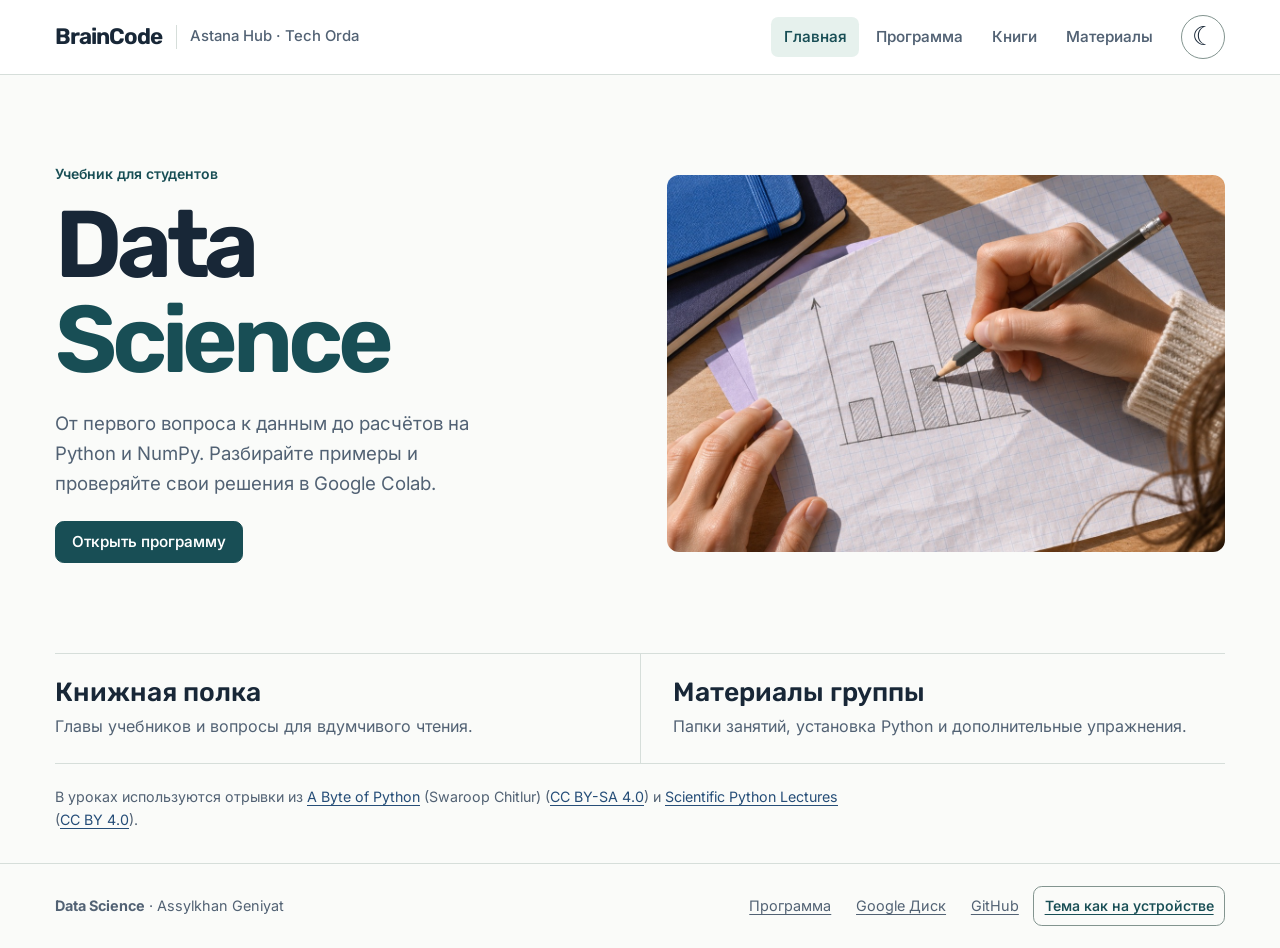
==== commit 4c19801d: "Switch course themes with one icon and clarify secondary actions" ====
--- a/index.html
+++ b/index.html
@@ -9,9 +9,10 @@
   <title>Data Science для студентов · Tech Orda / BrainCode</title>
   <link rel="icon" href="data:,">
   <link rel="stylesheet" href="assets/fonts/fonts.css">
-  <link rel="stylesheet" href="assets/style.css?v=24119edc25ca">
+  <link rel="stylesheet" href="assets/style.css?v=5f8929bb2256">
   <link id="dark-palette" rel="stylesheet" href="assets/dark.css?v=161d72ccf070" media="screen and (prefers-color-scheme: dark)">
-  <script src="assets/theme.js?v=840f034c2b8d"></script>
+  <noscript><style>.theme-toggle, .theme-system { display: none; }</style></noscript>
+  <script src="assets/theme.js?v=c96073bb852b"></script>
   <script src="assets/site.js?v=9730c80c8783" defer></script>
 </head>
 <body data-page="home">
@@ -19,13 +20,9 @@
   <header class="mast"><div class="wrap mast-inner">
     <a class="brand" href="index.html"><strong>BrainCode</strong><span class="partners">Astana Hub · Tech Orda</span></a>
     <nav aria-label="Навигация курса"><a href="index.html" aria-current="page">Главная</a><a href="lessons/index.html">Программа</a><a href="books.html">Книги</a><a href="materials.html">Материалы</a></nav>
-    <label class="theme-picker" title="Тема оформления" hidden>
-      <select id="theme-choice" aria-label="Тема оформления">
-        <option value="system">Как на устройстве</option>
-        <option value="light">Светлая</option>
-        <option value="dark">Тёмная</option>
-      </select>
-    </label>
+    <button class="theme-toggle" id="theme-toggle" type="button" aria-label="Тёмная тема" aria-pressed="false" title="Переключить тему">
+      <span aria-hidden="true" class="theme-moon">☾</span><span aria-hidden="true" class="theme-sun">☀︎</span>
+    </button>
   </div></header>
   <main id="content" class="wrap" tabindex="-1">
     <section class="hero">
@@ -49,6 +46,6 @@
       (<a href="https://creativecommons.org/licenses/by/4.0/">CC BY 4.0</a>).</p></main>
   <footer class="foot"><div class="wrap foot-inner">
     <p><strong>Data Science</strong> · Assylkhan Geniyat</p>
-    <nav aria-label="Ресурсы курса"><a href="lessons/index.html">Программа</a><a href="https://drive.google.com/drive/folders/1K83MMSPBBTlHrZSS0A0OPjuO8QI8KvS7">Google Диск</a><a href="https://github.com/kuromi1kow/braincode-data-science">GitHub</a></nav>
+    <nav aria-label="Ресурсы курса"><a href="lessons/index.html">Программа</a><a href="https://drive.google.com/drive/folders/1K83MMSPBBTlHrZSS0A0OPjuO8QI8KvS7">Google Диск</a><a href="https://github.com/kuromi1kow/braincode-data-science">GitHub</a><button class="theme-system" id="theme-system" type="button" aria-pressed="true">Тема как на устройстве</button></nav>
   </div></footer>
 </body></html>
--- a/assets/style.css
+++ b/assets/style.css
@@ -55,6 +55,7 @@
   padding: .6rem 1rem; color: var(--ink); background: var(--surface);
   font: 550 .95rem/1.3 var(--body); text-decoration: none; cursor: pointer;
 }
+.btn:not(.primary) { border-color: var(--field-border); }
 .btn.primary, button[aria-pressed="true"] { color: var(--on-action); background: var(--action); border-color: var(--action); }
 .btn:hover, button:hover:not(:disabled) { box-shadow: inset 0 0 0 1px currentColor; }
 button:disabled { opacity: .55; cursor: default; }
@@ -70,18 +71,18 @@
 .mast-inner, .foot-inner { display: flex; align-items: center; justify-content: space-between; gap: 1rem 2rem; }
 .mast-inner { min-height: 4.6rem; column-gap: 1rem; }
 .mast-inner > nav { margin-inline-start: auto; }
-.theme-picker { position: relative; display: inline-flex; align-items: center; color: var(--muted); }
-.theme-picker::before {
-  content: ""; position: absolute; inset-inline-start: .75rem; pointer-events: none;
-  width: .95rem; height: .95rem; border: 1.5px solid currentColor; border-radius: 50%;
-  background: linear-gradient(90deg, currentColor 50%, transparent 50%);
-}
-.theme-picker select {
-  min-height: 44px; padding: .35rem .4rem .35rem 2.1rem; cursor: pointer;
-  color: var(--ink); background: var(--surface); border: 1px solid var(--field-border);
-  border-radius: .5rem; font: 550 .89rem/1.3 var(--body);
-}
-.theme-picker:hover { color: var(--action); }
+.mast .theme-toggle {
+  flex: none; width: 44px; height: 44px; min-height: 44px; padding: 0; border-radius: 50%;
+  color: var(--ink); border-color: var(--field-border); background: var(--surface);
+  font: 1.6rem/1 "Apple Symbols", "Segoe UI Symbol", sans-serif;
+}
+.theme-toggle .theme-sun, .theme-toggle[aria-pressed="true"] .theme-moon { display: none; }
+.theme-toggle[aria-pressed="true"] .theme-sun { display: block; color: var(--action); }
+.foot .theme-system {
+  min-height: 2.5rem; padding: .35rem .65rem; font-size: .88rem;
+  color: var(--muted); background: transparent; border-color: var(--field-border);
+}
+.foot .theme-system[aria-pressed="true"] { color: var(--action); text-decoration: underline; text-underline-offset: .2em; }
 .brand { display: inline-flex; align-items: center; gap: .85rem; text-decoration: none; color: var(--ink); }
 .brand strong { font: 650 1.4rem/1 var(--heading); letter-spacing: -.045em; }
 .partners { border-left: 1px solid var(--line); padding-left: .85rem; font-size: .93rem; font-weight: 500; color: var(--muted); white-space: nowrap; }
@@ -215,7 +216,7 @@
     grid-template-areas: "brand theme" "nav nav"; padding-block: .6rem .45rem;
   }
   .mast .brand { grid-area: brand; }
-  .mast .theme-picker { grid-area: theme; }
+  .mast .theme-toggle { grid-area: theme; }
   .mast-inner > nav { grid-area: nav; margin: 0; }
   .mast nav a { padding: .45rem .65rem; }
   .hero { gap: 1.65rem; }
@@ -248,16 +249,9 @@
   .book-excerpt { padding: .8rem 1rem; }
   .scroll-table :is(th,td) { min-width: 5.5rem; }
 }
-@media (max-width: 460px) {
-  .theme-picker { width: 44px; height: 44px; justify-content: center; }
-  .theme-picker::before { inset-inline-start: auto; }
-  .theme-picker select { position: absolute; inset: 0; width: 100%; padding: 0; opacity: 0; }
-  .theme-picker { border: 1px solid var(--field-border); border-radius: .5rem; }
-  .theme-picker:focus-within { outline: 3px solid var(--focus); outline-offset: 3px; }
-}
 @media (prefers-reduced-motion: reduce) { html { scroll-behavior: auto; } }
 @media print {
-  .theme-picker, .mast nav, .foot nav, .rail, .hero-photo, .catalog-tools, .results-line, .actions, .codebar button, .pager, .skip, .controls { display: none !important; }
+  .theme-toggle, .mast nav, .foot nav, .rail, .hero-photo, .catalog-tools, .results-line, .actions, .codebar button, .pager, .skip, .controls { display: none !important; }
   body { background: white; color: black; font-size: 11pt; }
   .wrap, .reading { width: 100%; max-width: none; }
   .layout, .hero, .bookgrid, .module { display: block; }
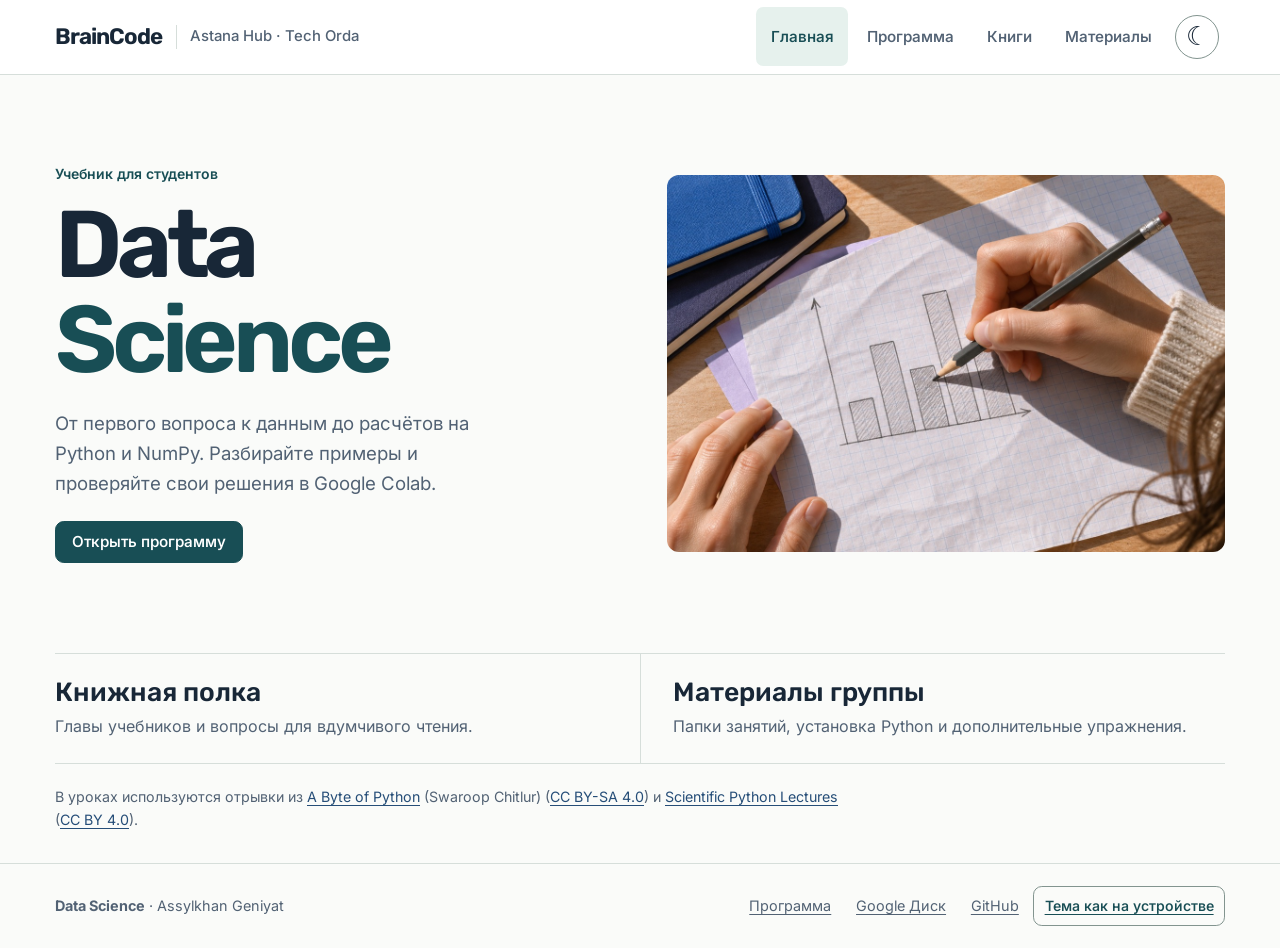
==== commit 7f8d56d0: "Make the whole header navigation row clickable" ====
--- a/index.html
+++ b/index.html
@@ -9,7 +9,7 @@
   <title>Data Science для студентов · Tech Orda / BrainCode</title>
   <link rel="icon" href="data:,">
   <link rel="stylesheet" href="assets/fonts/fonts.css">
-  <link rel="stylesheet" href="assets/style.css?v=5f8929bb2256">
+  <link rel="stylesheet" href="assets/style.css?v=ec7466c483f1">
   <link id="dark-palette" rel="stylesheet" href="assets/dark.css?v=161d72ccf070" media="screen and (prefers-color-scheme: dark)">
   <noscript><style>.theme-toggle, .theme-system { display: none; }</style></noscript>
   <script src="assets/theme.js?v=c96073bb852b"></script>
--- a/assets/style.css
+++ b/assets/style.css
@@ -69,13 +69,20 @@
 /* Shared navigation */
 .mast { background: var(--surface); border-bottom: 1px solid var(--line); }
 .mast-inner, .foot-inner { display: flex; align-items: center; justify-content: space-between; gap: 1rem 2rem; }
-.mast-inner { min-height: 4.6rem; column-gap: 1rem; }
-.mast-inner > nav { margin-inline-start: auto; }
+.mast-inner { min-height: 4.6rem; column-gap: 0; }
+.mast-inner > nav { display: flex; align-self: stretch; margin-inline-start: auto; }
 .mast .theme-toggle {
-  flex: none; width: 44px; height: 44px; min-height: 44px; padding: 0; border-radius: 50%;
-  color: var(--ink); border-color: var(--field-border); background: var(--surface);
+  position: relative; isolation: isolate; align-self: stretch; flex: none;
+  width: 56px; min-height: 52px; padding: 0; border: 0; border-radius: 0;
+  color: var(--ink); background: transparent; box-shadow: none;
   font: 1.6rem/1 "Apple Symbols", "Segoe UI Symbol", sans-serif;
 }
+.mast .theme-toggle::before {
+  content: ""; position: absolute; z-index: -1; pointer-events: none;
+  width: 42px; height: 42px; border: 1px solid var(--field-border); border-radius: 50%;
+}
+.mast .theme-toggle:hover { box-shadow: none; }
+.mast .theme-toggle:hover::before { background: var(--tint); border-color: var(--action); }
 .theme-toggle .theme-sun, .theme-toggle[aria-pressed="true"] .theme-moon { display: none; }
 .theme-toggle[aria-pressed="true"] .theme-sun { display: block; color: var(--action); }
 .foot .theme-system {
@@ -86,9 +93,18 @@
 .brand { display: inline-flex; align-items: center; gap: .85rem; text-decoration: none; color: var(--ink); }
 .brand strong { font: 650 1.4rem/1 var(--heading); letter-spacing: -.045em; }
 .partners { border-left: 1px solid var(--line); padding-left: .85rem; font-size: .93rem; font-weight: 500; color: var(--muted); white-space: nowrap; }
-.mast nav, .foot nav { display: flex; align-items: center; flex-wrap: wrap; gap: .25rem; }
-.mast nav a { padding: .5rem .78rem; border-radius: .45rem; text-decoration: none; color: var(--muted); font-size: .95rem; font-weight: 550; }
-.mast nav a[aria-current] { color: var(--action); background: var(--tint); }
+.foot nav { display: flex; align-items: center; flex-wrap: wrap; gap: .25rem; }
+.mast nav a {
+  position: relative; isolation: isolate; display: flex; flex: 1 0 auto;
+  align-items: center; justify-content: center; min-height: 52px; padding: .5rem clamp(.65rem, 1.3vw, 1.25rem);
+  text-decoration: none; color: var(--muted); font-size: .95rem; font-weight: 550;
+}
+.mast nav a:is([aria-current], :hover, :focus-visible) { color: var(--action); }
+.mast nav a:is([aria-current], :hover, :focus-visible)::before {
+  content: ""; position: absolute; inset: .45rem .12rem; z-index: -1; pointer-events: none;
+  border-radius: .45rem; background: var(--tint);
+}
+.mast :is(nav a, .theme-toggle):focus-visible { outline-offset: -4px; }
 .mast nav a:hover, .foot a:hover { color: var(--action); text-decoration: underline; }
 .foot { border-top: 1px solid var(--line); }
 .foot-inner { padding-block: 1.35rem; flex-wrap: wrap; }
@@ -212,13 +228,13 @@
 
 @media (max-width: 800px) {
   .mast-inner {
-    display: grid; grid-template-columns: minmax(0,1fr) auto; gap: .45rem .5rem;
-    grid-template-areas: "brand theme" "nav nav"; padding-block: .6rem .45rem;
+    display: grid; grid-template-columns: minmax(0,1fr) auto; gap: 0; width: 100%;
+    grid-template-areas: "brand theme" "nav nav"; padding-block: .4rem 0;
   }
-  .mast .brand { grid-area: brand; }
-  .mast .theme-toggle { grid-area: theme; }
+  .mast .brand { grid-area: brand; margin-inline-start: clamp(1.125rem, 4vw, 4rem); }
+  .mast .theme-toggle { grid-area: theme; margin-inline-end: clamp(.75rem, 3vw, 3rem); }
   .mast-inner > nav { grid-area: nav; margin: 0; }
-  .mast nav a { padding: .45rem .65rem; }
+  .mast nav a { padding: .45rem .25rem; }
   .hero { gap: 1.65rem; }
   .layout { grid-template-columns: minmax(0,1fr); gap: 1.35rem; padding-top: 1rem; }
   .reading { margin-inline: auto; }
@@ -226,8 +242,7 @@
   .section-menu { background: var(--surface); border: 1px solid var(--line); padding: .75rem 1rem; border-radius: .55rem; }
 }
 @media (max-width: 640px) {
-  .mast nav { gap: .05rem; justify-content: space-between; }
-  .mast nav a { font-size: .89rem; padding: .45rem .5rem; }
+  .mast nav a { font-size: .89rem; }
   .brand { gap: .65rem; }
   .partners { padding-left: .65rem; font-size: .88rem; }
   .hero { grid-template-columns: minmax(0,1fr); gap: 1.6rem; padding: 2.45rem 0; }
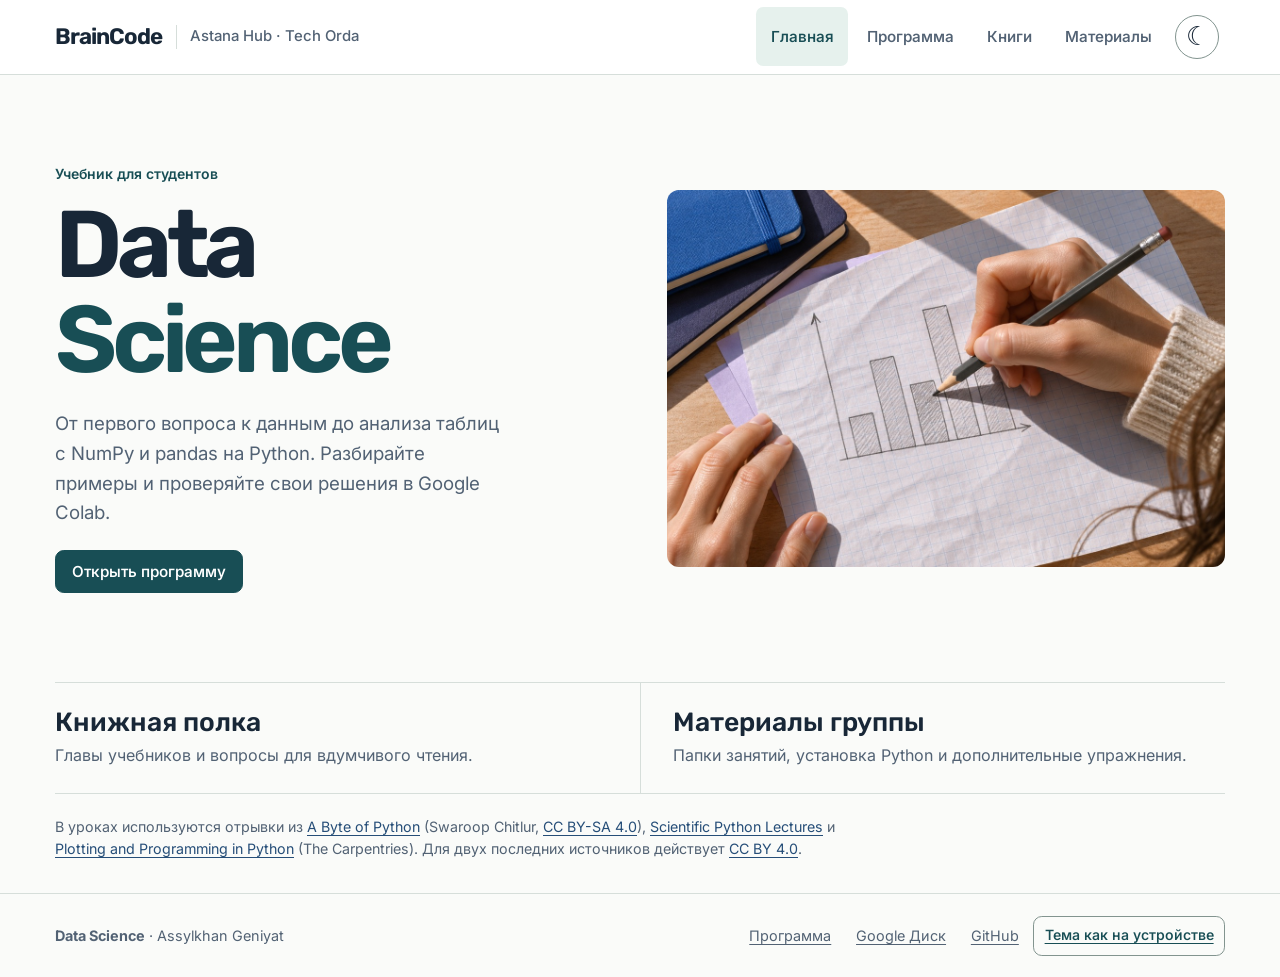
==== commit 832135b4: "Add pandas lesson, orders analysis and student homework" ====
--- a/index.html
+++ b/index.html
@@ -18,8 +18,8 @@
 <body data-page="home">
   <a class="skip" href="#content">К содержанию</a>
   <header class="mast"><div class="wrap mast-inner">
-    <a class="brand" href="index.html"><strong>BrainCode</strong><span class="partners">Astana Hub · Tech Orda</span></a>
-    <nav aria-label="Навигация курса"><a href="index.html" aria-current="page">Главная</a><a href="lessons/index.html">Программа</a><a href="books.html">Книги</a><a href="materials.html">Материалы</a></nav>
+    <a class="brand" href="index.html?v=a04a9e30a524"><strong>BrainCode</strong><span class="partners">Astana Hub · Tech Orda</span></a>
+    <nav aria-label="Навигация курса"><a href="index.html?v=a04a9e30a524" aria-current="page">Главная</a><a href="lessons/index.html?v=a04a9e30a524">Программа</a><a href="books.html?v=a04a9e30a524">Книги</a><a href="materials.html?v=a04a9e30a524">Материалы</a></nav>
     <button class="theme-toggle" id="theme-toggle" type="button" aria-label="Тёмная тема" aria-pressed="false" title="Переключить тему">
       <span aria-hidden="true" class="theme-moon">☾</span><span aria-hidden="true" class="theme-sun">☀︎</span>
     </button>
@@ -29,23 +29,23 @@
       <div class="hero-copy">
         <p class="eyebrow">Учебник для студентов</p>
         <h1>Data <span>Science</span></h1>
-        <p class="intro">От первого вопроса к данным до расчётов на Python и NumPy. Разбирайте примеры и проверяйте свои решения в Google Colab.</p>
-        <div class="actions"><span id="lessons" data-moved-to="lessons/index.html#lessons"></span><span id="track-1" data-moved-to="lessons/index.html#track-1"></span><span id="track-2" data-moved-to="lessons/index.html#track-2"></span><span id="track-9" data-moved-to="lessons/index.html#track-9"></span><a href="lessons/index.html" class="btn primary">Открыть программу</a></div>
+        <p class="intro">От первого вопроса к данным до анализа таблиц с NumPy и pandas на Python. Разбирайте примеры и проверяйте свои решения в Google Colab.</p>
+        <div class="actions"><span id="lessons" data-moved-to="lessons/index.html?v=a04a9e30a524#lessons"></span><span id="track-1" data-moved-to="lessons/index.html?v=a04a9e30a524#track-1"></span><span id="track-2" data-moved-to="lessons/index.html?v=a04a9e30a524#track-2"></span><span id="track-9" data-moved-to="lessons/index.html?v=a04a9e30a524#track-9"></span><a href="lessons/index.html?v=a04a9e30a524" class="btn primary">Открыть программу</a></div>
       </div>
       <img class="hero-photo" src="assets/study.jpg" width="1200" height="800"
            alt="Студент строит карандашом столбчатую диаграмму в тетради.">
     </section>
     <nav class="home-resources" aria-label="Ресурсы для учёбы">
-      <a href="books.html"><strong>Книжная полка</strong><span>Главы учебников и вопросы для вдумчивого чтения.</span></a>
-      <a href="materials.html"><strong>Материалы группы</strong><span>Папки занятий, установка Python и дополнительные упражнения.</span></a>
+      <a href="books.html?v=a04a9e30a524"><strong>Книжная полка</strong><span>Главы учебников и вопросы для вдумчивого чтения.</span></a>
+      <a href="materials.html?v=a04a9e30a524"><strong>Материалы группы</strong><span>Папки занятий, установка Python и дополнительные упражнения.</span></a>
     </nav>
     <p class="attribution">В уроках используются отрывки из
-      <a href="https://python.swaroopch.com/">A Byte of Python</a> (Swaroop Chitlur)
-      (<a href="https://creativecommons.org/licenses/by-sa/4.0/">CC BY-SA 4.0</a>) и
+      <a href="https://python.swaroopch.com/">A Byte of Python</a> (Swaroop Chitlur, <a href="https://creativecommons.org/licenses/by-sa/4.0/">CC BY-SA 4.0</a>),
       <a href="https://lectures.scientific-python.org/">Scientific Python Lectures</a>
-      (<a href="https://creativecommons.org/licenses/by/4.0/">CC BY 4.0</a>).</p></main>
+      и <a href="https://swcarpentry.github.io/python-novice-gapminder/07-reading-tabular.html">Plotting and Programming in Python</a> (The Carpentries).
+      Для двух последних источников действует <a href="https://creativecommons.org/licenses/by/4.0/">CC BY 4.0</a>.</p></main>
   <footer class="foot"><div class="wrap foot-inner">
     <p><strong>Data Science</strong> · Assylkhan Geniyat</p>
-    <nav aria-label="Ресурсы курса"><a href="lessons/index.html">Программа</a><a href="https://drive.google.com/drive/folders/1K83MMSPBBTlHrZSS0A0OPjuO8QI8KvS7">Google Диск</a><a href="https://github.com/kuromi1kow/braincode-data-science">GitHub</a><button class="theme-system" id="theme-system" type="button" aria-pressed="true">Тема как на устройстве</button></nav>
+    <nav aria-label="Ресурсы курса"><a href="lessons/index.html?v=a04a9e30a524">Программа</a><a href="https://drive.google.com/drive/folders/1K83MMSPBBTlHrZSS0A0OPjuO8QI8KvS7">Google Диск</a><a href="https://github.com/kuromi1kow/braincode-data-science">GitHub</a><button class="theme-system" id="theme-system" type="button" aria-pressed="true">Тема как на устройстве</button></nav>
   </div></footer>
 </body></html>
